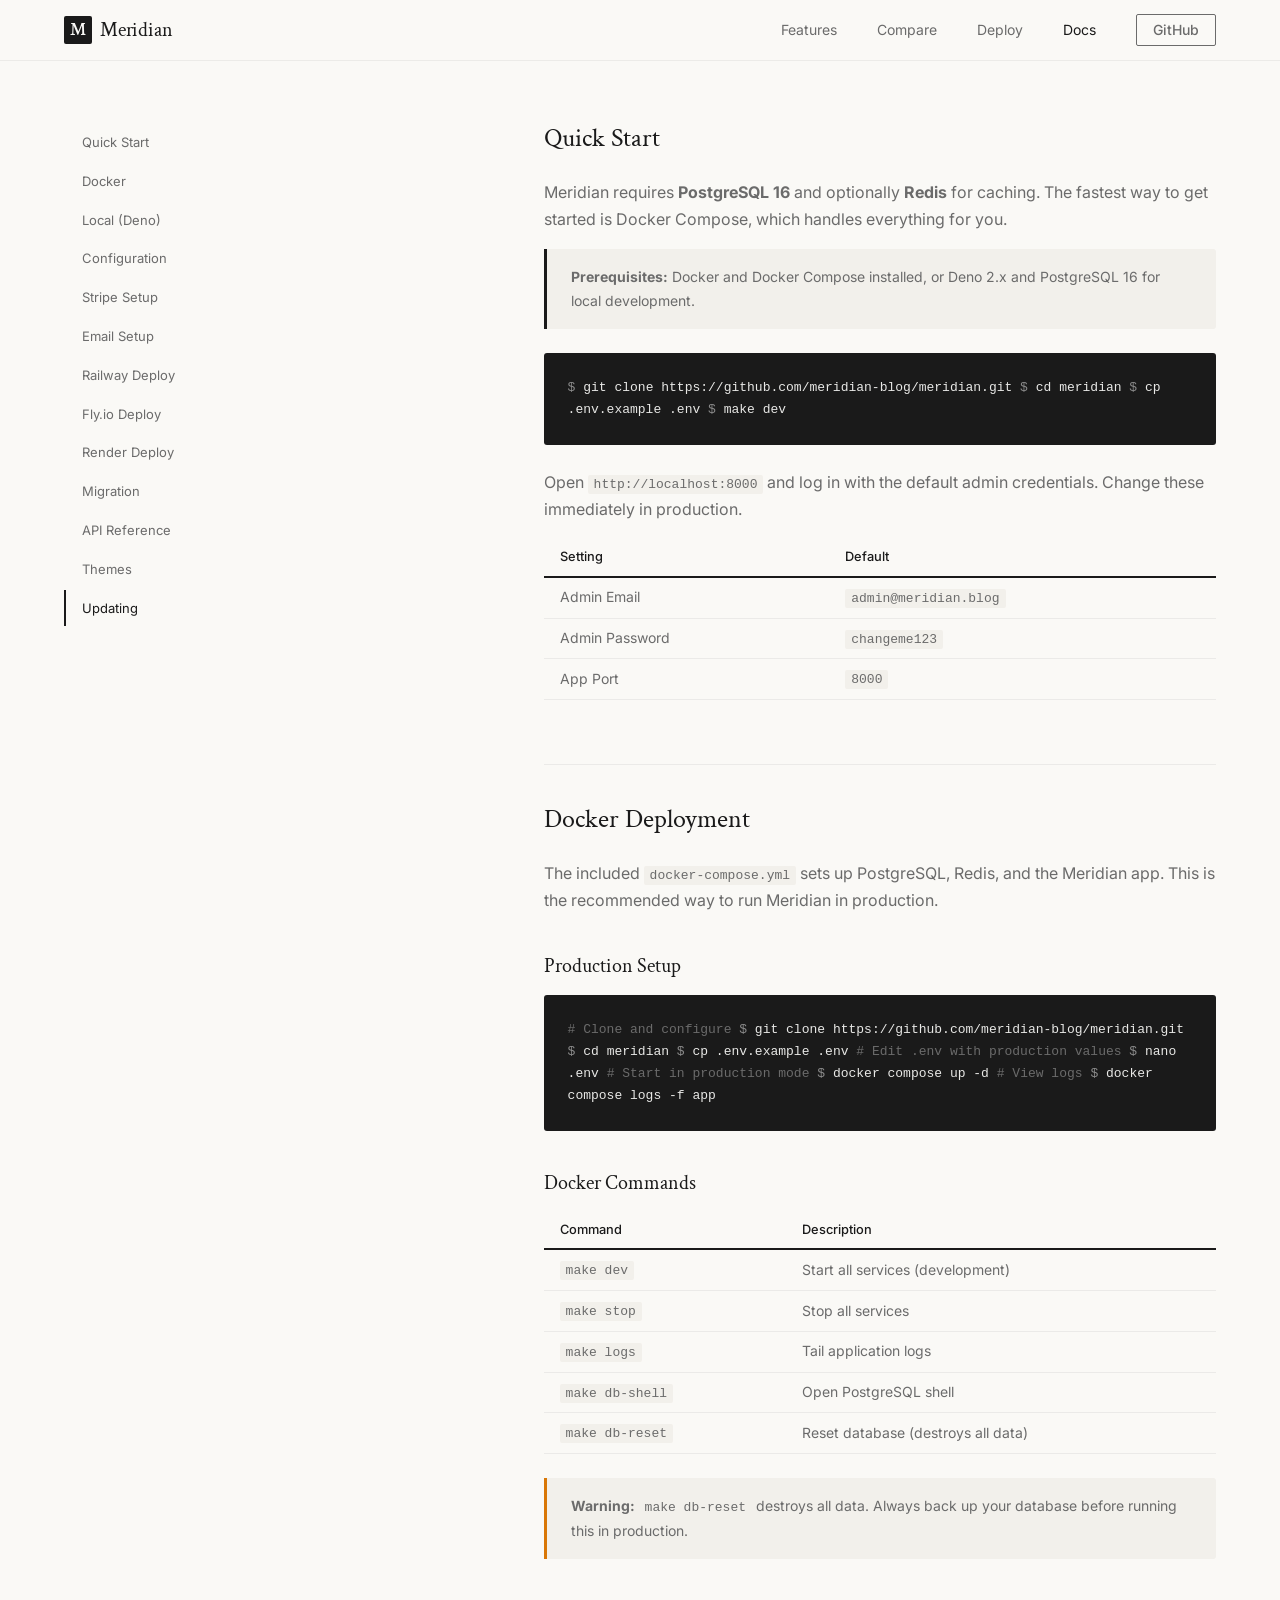
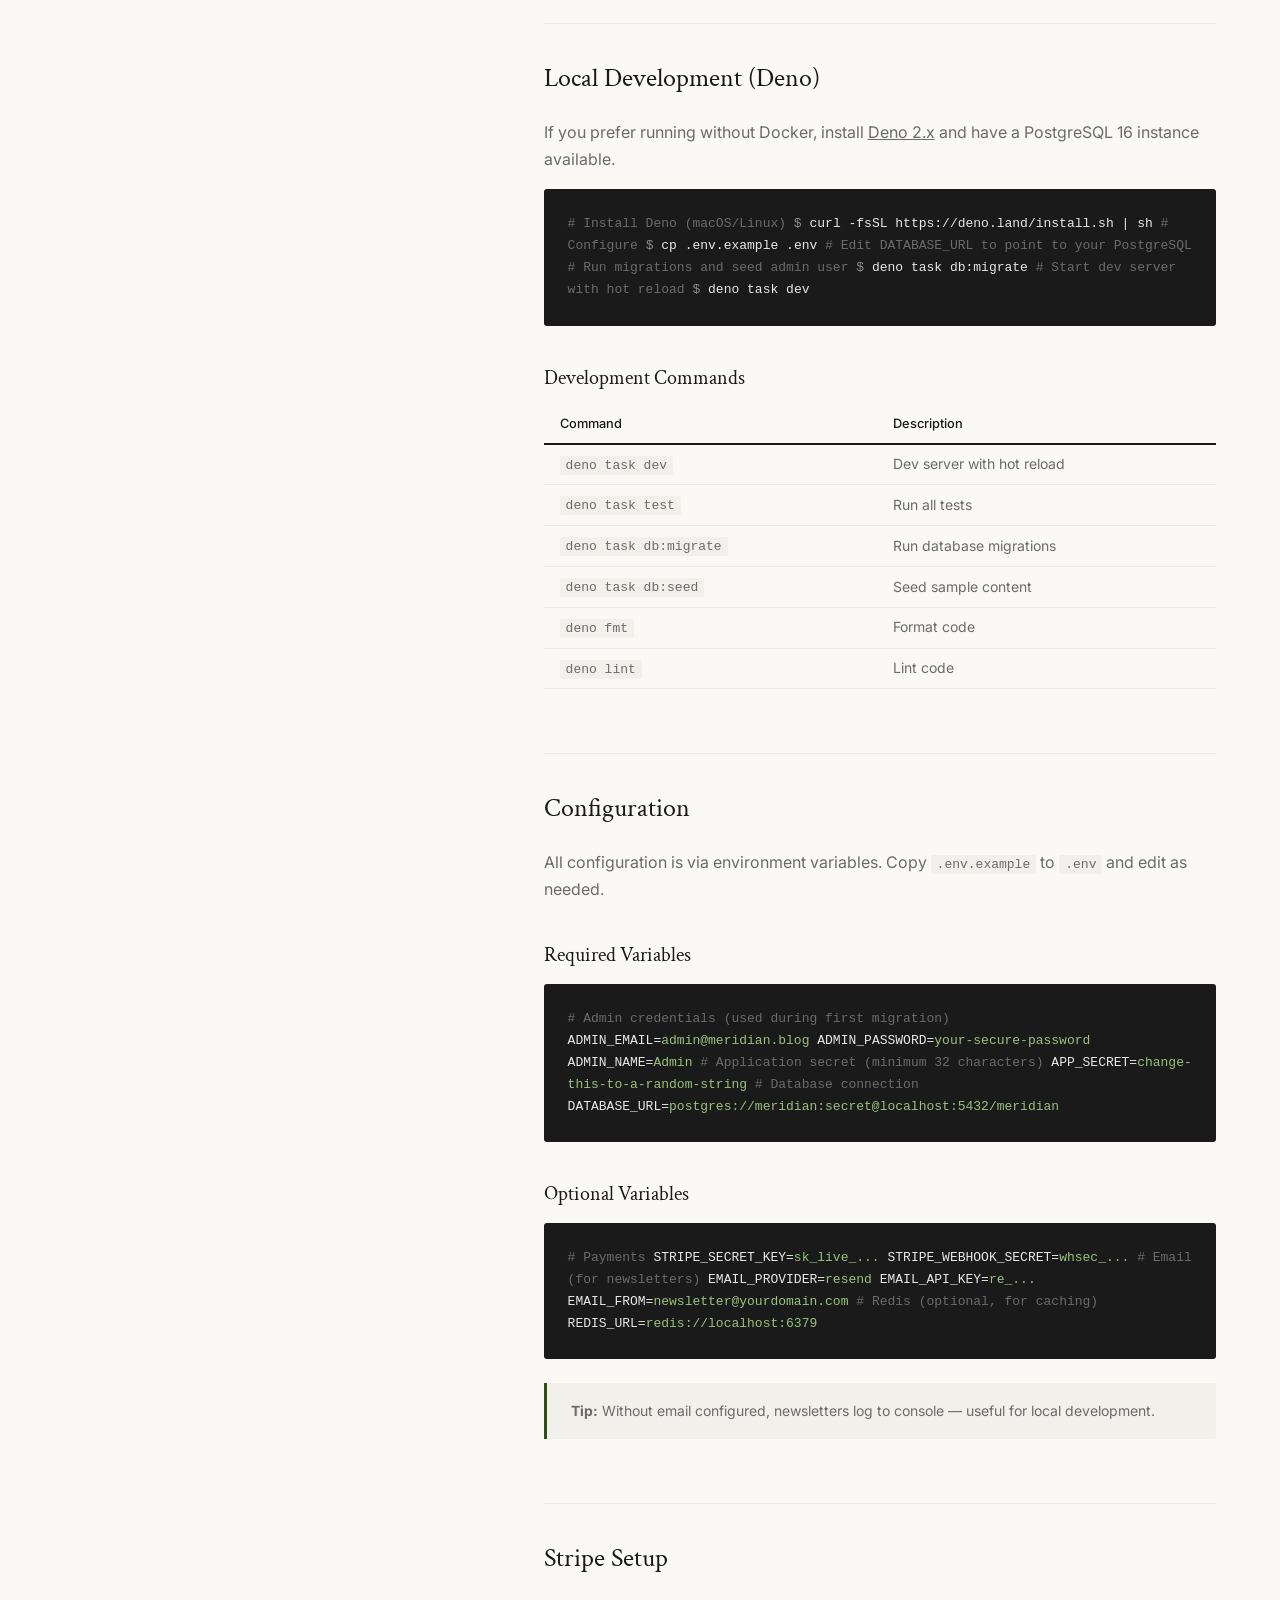
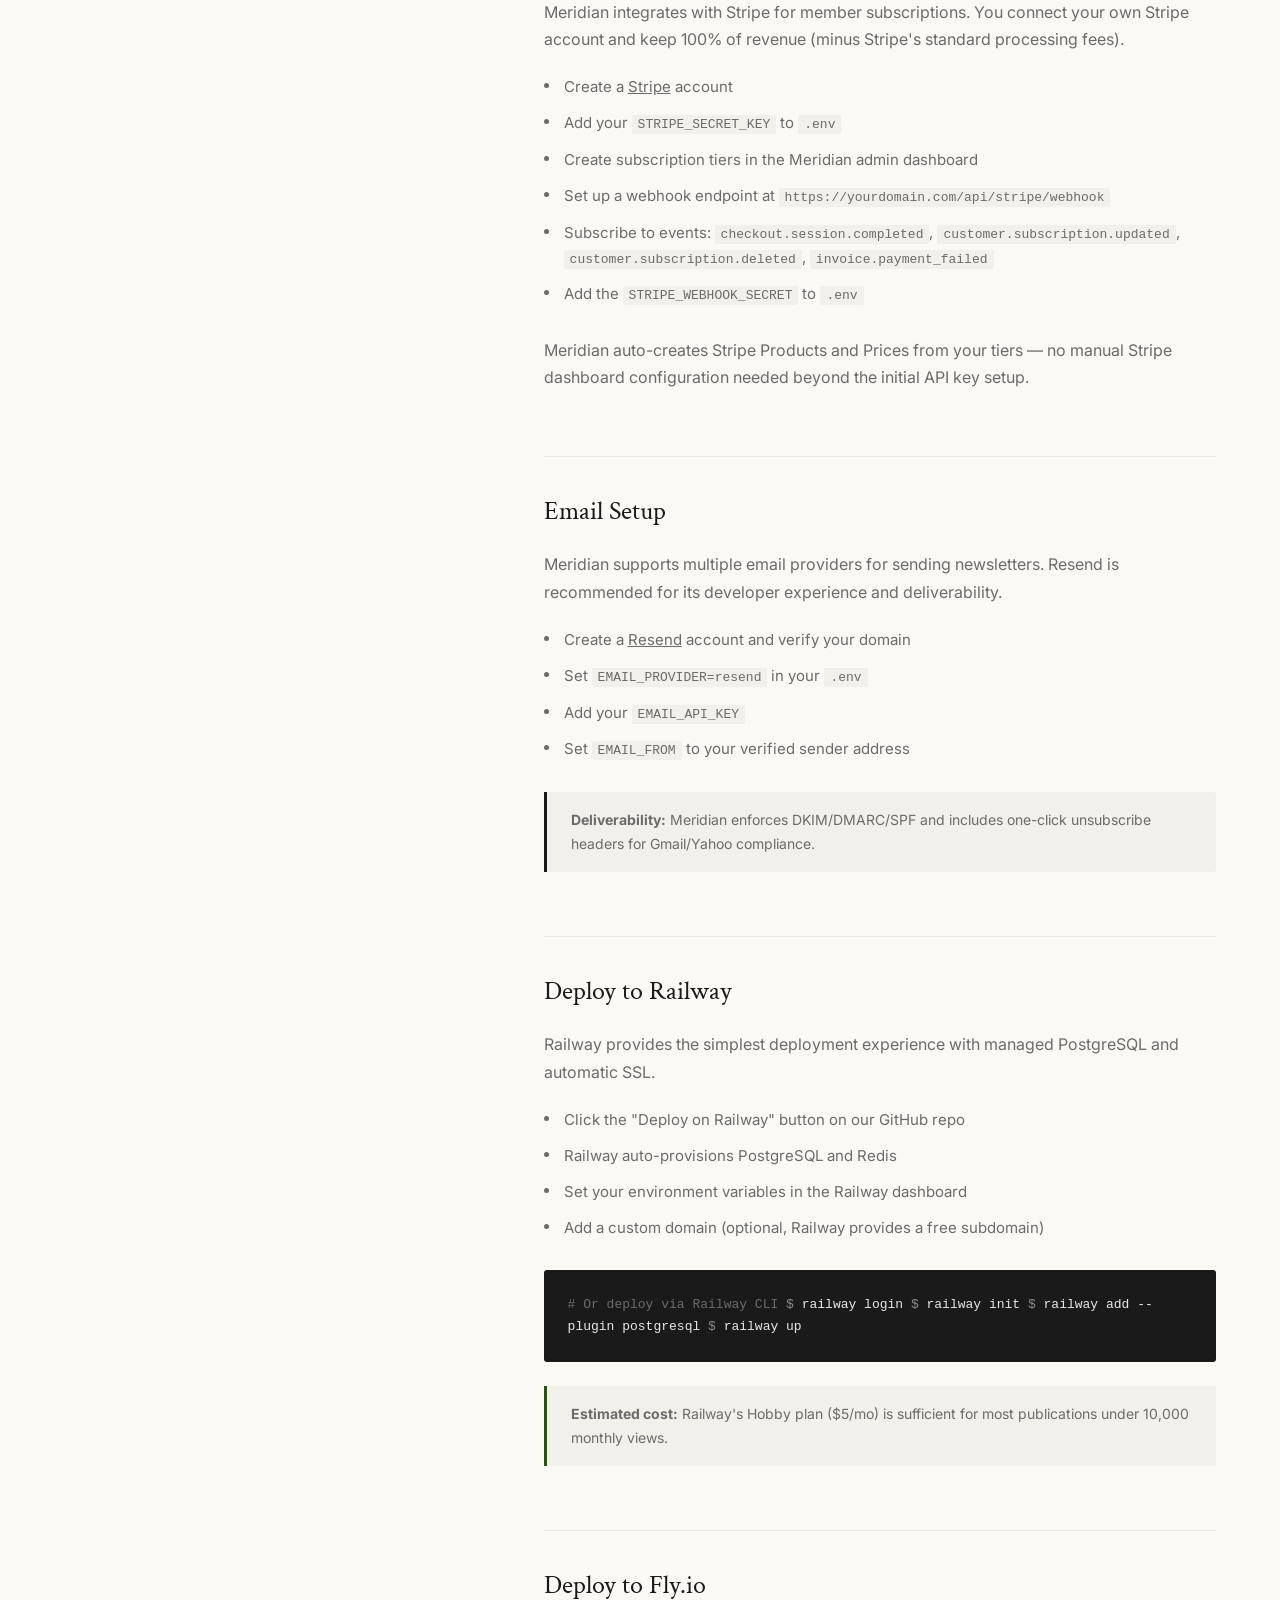
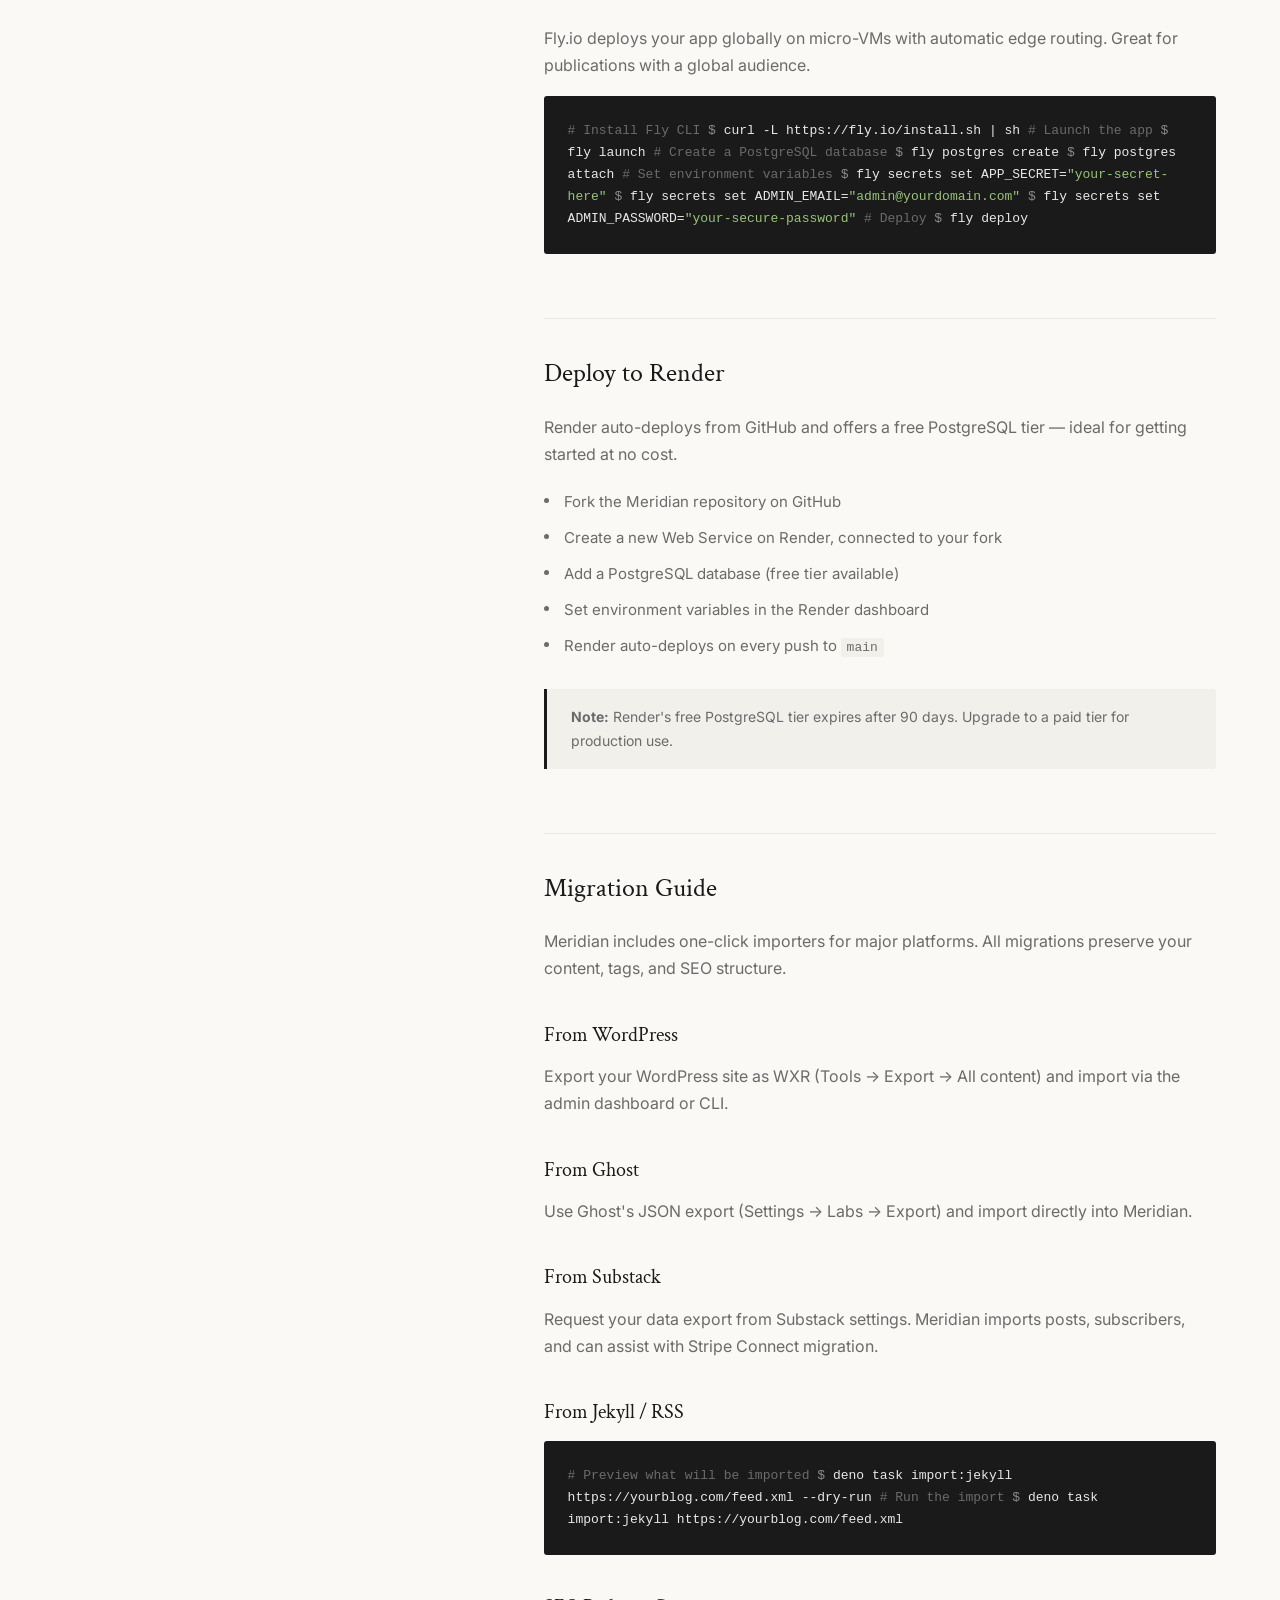
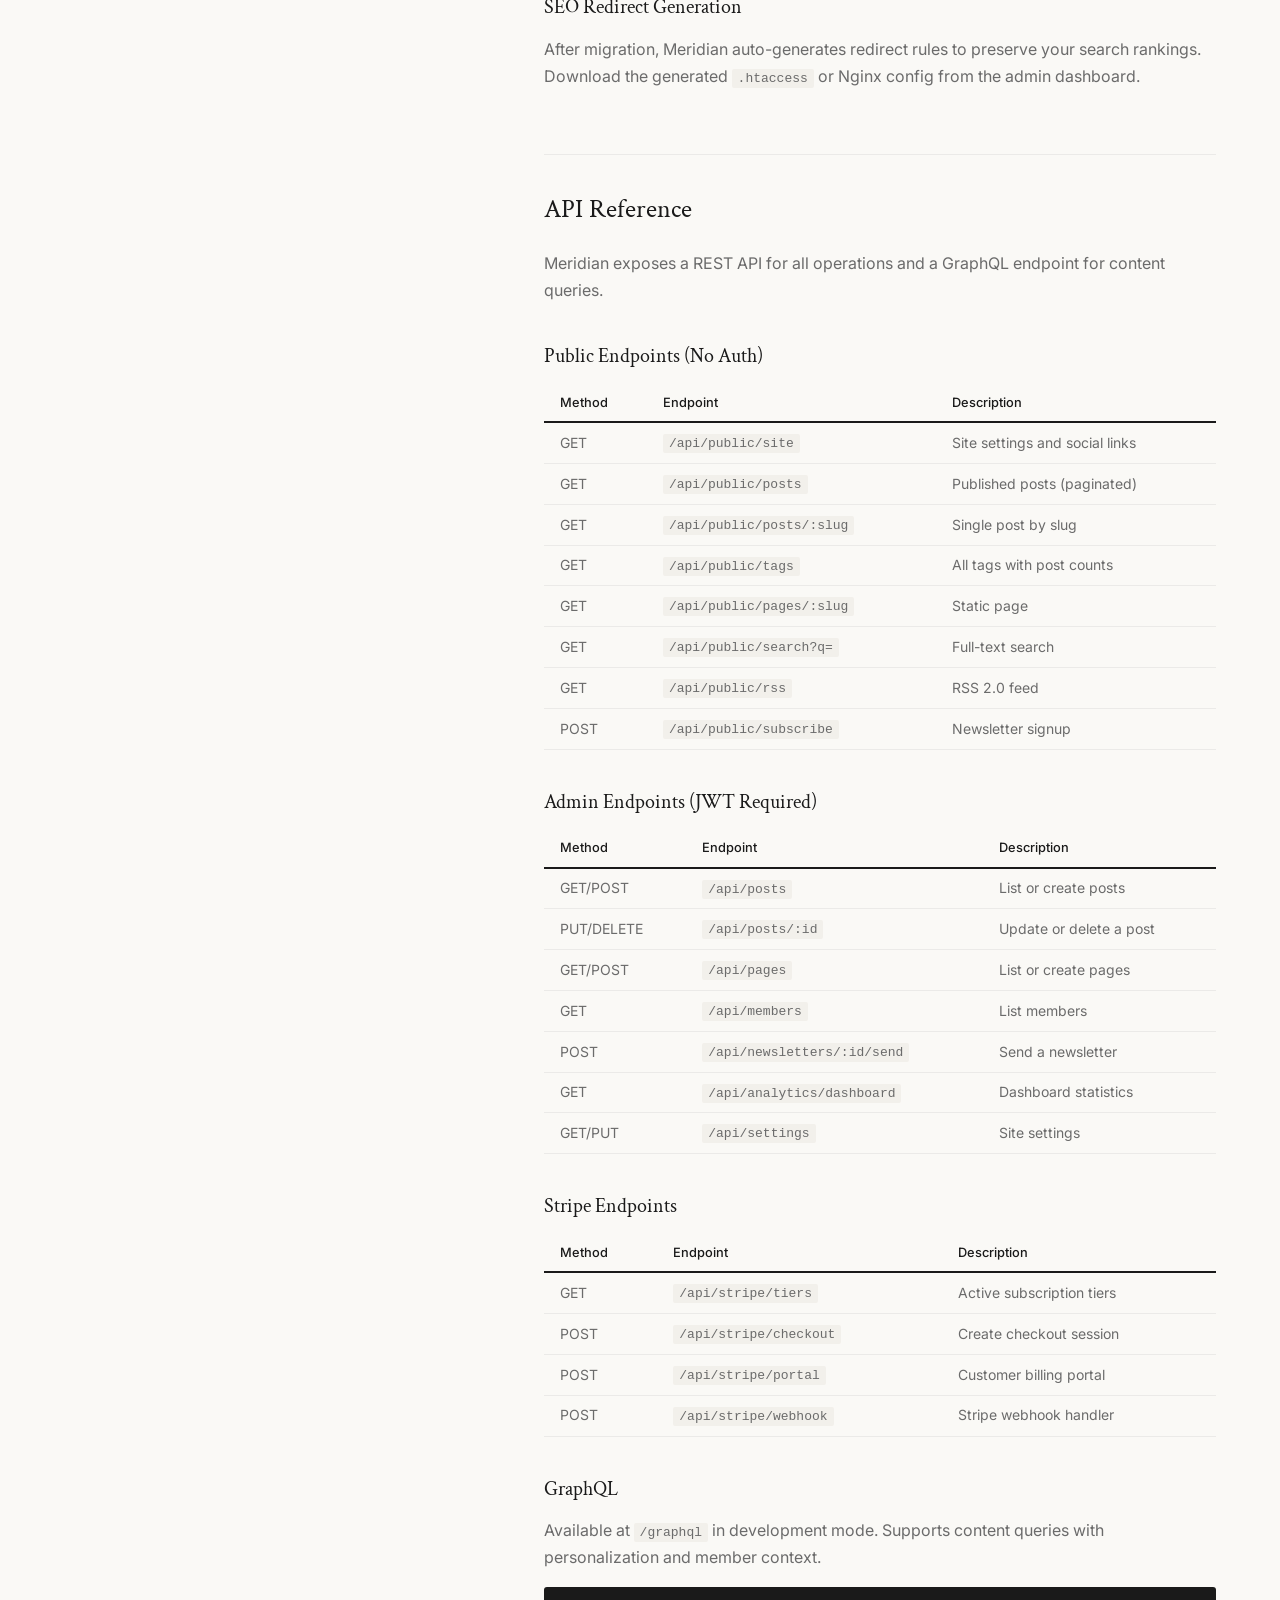
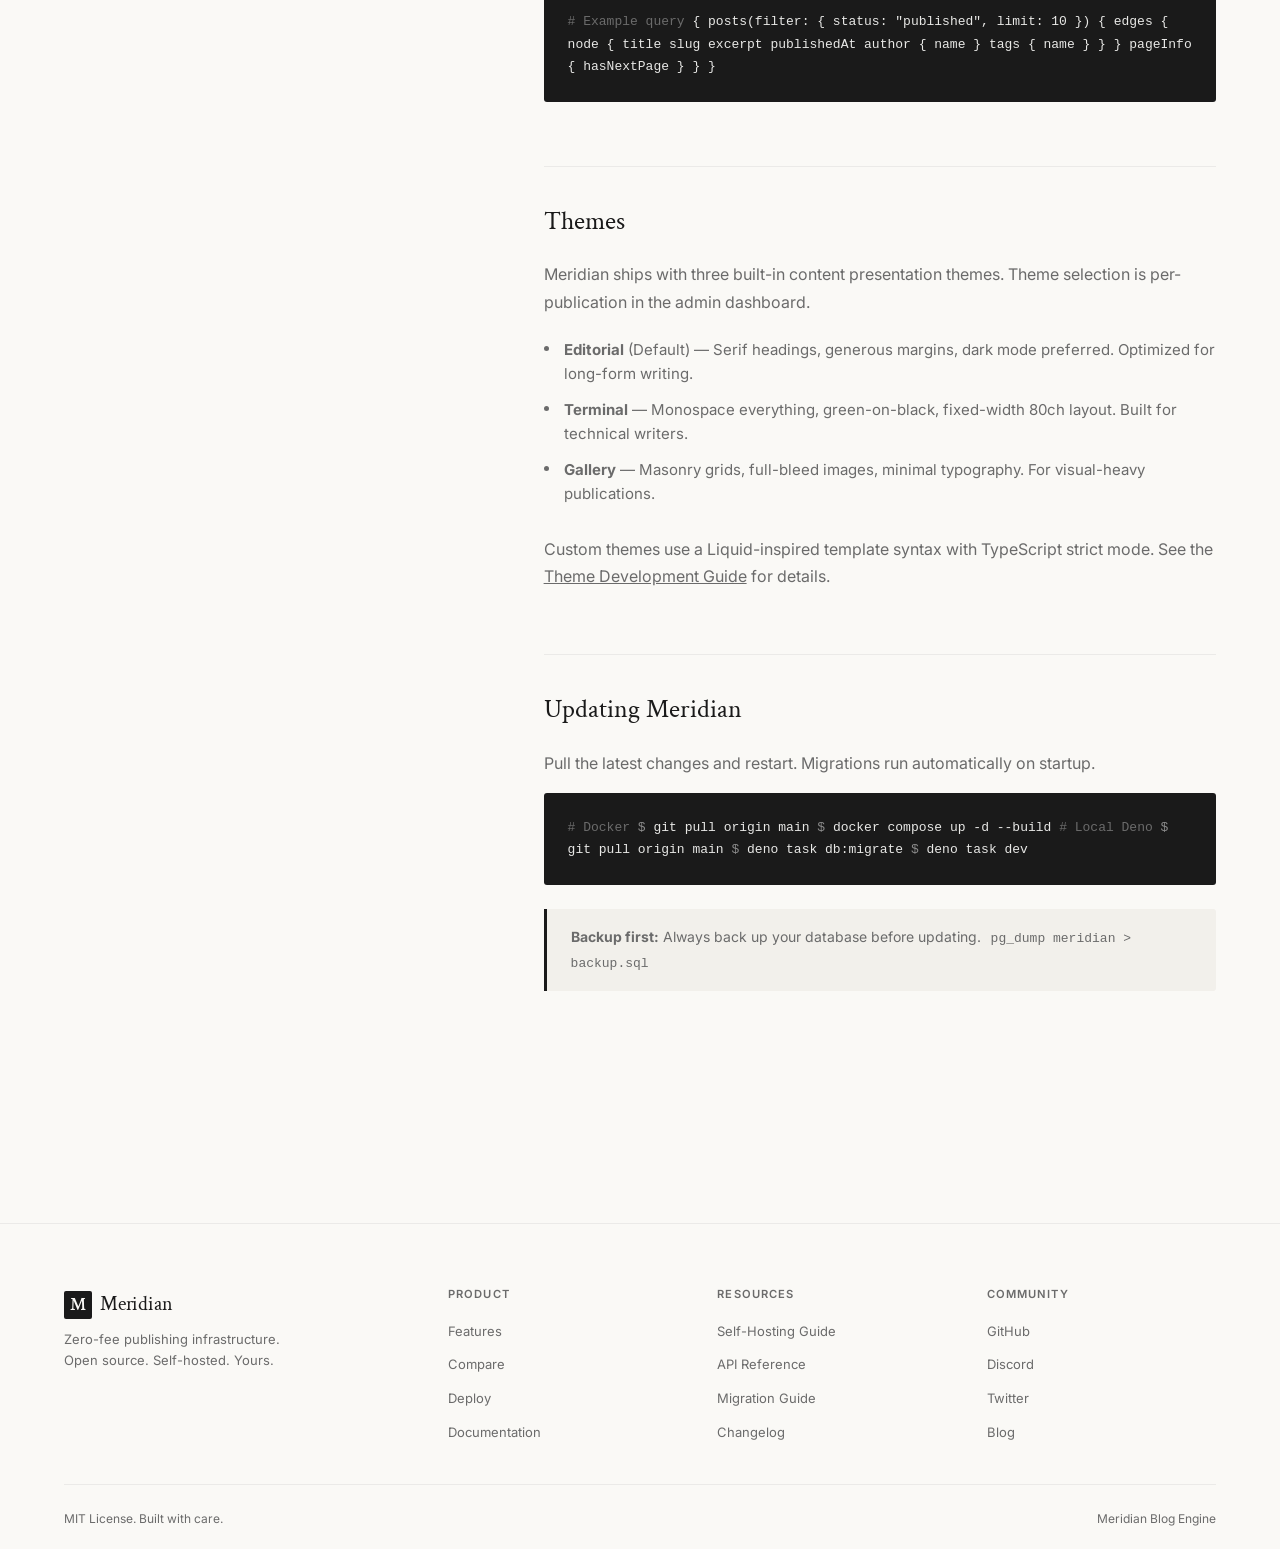
==== docs.html @ 90ebc2e5 "Initial commit — Meridian website Landing page, feature showcase, deploy buttons, comparison table, " ====
<!DOCTYPE html>
<html lang="en">
<head>
  <meta charset="UTF-8">
  <meta name="viewport" content="width=device-width, initial-scale=1.0">
  <title>Documentation — Meridian</title>
  <meta name="description" content="Self-hosting guide, API reference, and migration documentation for Meridian blog engine.">

  <!-- Fonts -->
  <link rel="preconnect" href="https://fonts.googleapis.com">
  <link rel="preconnect" href="https://fonts.gstatic.com" crossorigin>
  <link href="https://fonts.googleapis.com/css2?family=Crimson+Text:ital,wght@0,400;0,600;1,400&family=Inter:wght@400;500;600&display=swap" rel="stylesheet">

  <link rel="stylesheet" href="style.css">
  <link rel="icon" href="favicon.svg" type="image/svg+xml">
</head>
<body>

  <!-- ===== Navigation ===== -->
  <nav class="nav" role="navigation" aria-label="Main navigation">
    <div class="nav-inner">
      <a href="index.html" class="nav-logo"><span class="nav-logo-mark">M</span> Meridian</a>
      <ul class="nav-links" id="navLinks">
        <li><a href="index.html#features">Features</a></li>
        <li><a href="index.html#comparison">Compare</a></li>
        <li><a href="index.html#deploy">Deploy</a></li>
        <li><a href="docs.html" class="active">Docs</a></li>
        <li><a href="https://github.com/meridian-blog/meridian" class="btn btn-secondary" style="padding:8px 16px;">GitHub</a></li>
      </ul>
      <button class="nav-mobile-toggle" id="mobileToggle" aria-label="Toggle menu">
        <span></span>
        <span></span>
        <span></span>
      </button>
    </div>
  </nav>

  <!-- ===== Docs Layout ===== -->
  <div class="container" style="padding-top:calc(60px + var(--space-xl));padding-bottom:var(--space-xxl);">
    <div class="grid-golden-reverse" style="gap:var(--space-xl);">

      <!-- Sidebar Nav -->
      <aside class="docs-nav">
        <ul>
          <li><a href="#quickstart" class="active">Quick Start</a></li>
          <li><a href="#docker">Docker</a></li>
          <li><a href="#local-deno">Local (Deno)</a></li>
          <li><a href="#configuration">Configuration</a></li>
          <li><a href="#stripe-setup">Stripe Setup</a></li>
          <li><a href="#email-setup">Email Setup</a></li>
          <li><a href="#railway">Railway Deploy</a></li>
          <li><a href="#flyio">Fly.io Deploy</a></li>
          <li><a href="#render">Render Deploy</a></li>
          <li><a href="#migration">Migration</a></li>
          <li><a href="#api">API Reference</a></li>
          <li><a href="#themes">Themes</a></li>
          <li><a href="#updating">Updating</a></li>
        </ul>
      </aside>

      <!-- Docs Content -->
      <main class="docs-content">

        <!-- Quick Start -->
        <h2 id="quickstart">Quick Start</h2>
        <p>
          Meridian requires <strong>PostgreSQL 16</strong> and optionally <strong>Redis</strong> for caching. The fastest way to get started is Docker Compose, which handles everything for you.
        </p>

        <div class="callout">
          <p><strong>Prerequisites:</strong> Docker and Docker Compose installed, or Deno 2.x and PostgreSQL 16 for local development.</p>
        </div>

        <div class="code-block">
<span class="prompt">$</span> git clone https://github.com/meridian-blog/meridian.git
<span class="prompt">$</span> cd meridian
<span class="prompt">$</span> cp .env.example .env
<span class="prompt">$</span> make dev
        </div>

        <p>
          Open <code>http://localhost:8000</code> and log in with the default admin credentials. Change these immediately in production.
        </p>

        <table>
          <thead>
            <tr><th>Setting</th><th>Default</th></tr>
          </thead>
          <tbody>
            <tr><td>Admin Email</td><td><code>admin@meridian.blog</code></td></tr>
            <tr><td>Admin Password</td><td><code>changeme123</code></td></tr>
            <tr><td>App Port</td><td><code>8000</code></td></tr>
          </tbody>
        </table>

        <!-- Docker -->
        <h2 id="docker">Docker Deployment</h2>
        <p>
          The included <code>docker-compose.yml</code> sets up PostgreSQL, Redis, and the Meridian app. This is the recommended way to run Meridian in production.
        </p>

        <h3>Production Setup</h3>
        <div class="code-block">
<span class="comment"># Clone and configure</span>
<span class="prompt">$</span> git clone https://github.com/meridian-blog/meridian.git
<span class="prompt">$</span> cd meridian
<span class="prompt">$</span> cp .env.example .env

<span class="comment"># Edit .env with production values</span>
<span class="prompt">$</span> nano .env

<span class="comment"># Start in production mode</span>
<span class="prompt">$</span> docker compose up -d

<span class="comment"># View logs</span>
<span class="prompt">$</span> docker compose logs -f app
        </div>

        <h3>Docker Commands</h3>
        <table>
          <thead>
            <tr><th>Command</th><th>Description</th></tr>
          </thead>
          <tbody>
            <tr><td><code>make dev</code></td><td>Start all services (development)</td></tr>
            <tr><td><code>make stop</code></td><td>Stop all services</td></tr>
            <tr><td><code>make logs</code></td><td>Tail application logs</td></tr>
            <tr><td><code>make db-shell</code></td><td>Open PostgreSQL shell</td></tr>
            <tr><td><code>make db-reset</code></td><td>Reset database (destroys all data)</td></tr>
          </tbody>
        </table>

        <div class="callout callout-warn">
          <p><strong>Warning:</strong> <code>make db-reset</code> destroys all data. Always back up your database before running this in production.</p>
        </div>

        <!-- Local Deno -->
        <h2 id="local-deno">Local Development (Deno)</h2>
        <p>
          If you prefer running without Docker, install <a href="https://deno.land" style="text-decoration:underline;">Deno 2.x</a> and have a PostgreSQL 16 instance available.
        </p>

        <div class="code-block">
<span class="comment"># Install Deno (macOS/Linux)</span>
<span class="prompt">$</span> curl -fsSL https://deno.land/install.sh | sh

<span class="comment"># Configure</span>
<span class="prompt">$</span> cp .env.example .env
<span class="comment"># Edit DATABASE_URL to point to your PostgreSQL</span>

<span class="comment"># Run migrations and seed admin user</span>
<span class="prompt">$</span> deno task db:migrate

<span class="comment"># Start dev server with hot reload</span>
<span class="prompt">$</span> deno task dev
        </div>

        <h3>Development Commands</h3>
        <table>
          <thead>
            <tr><th>Command</th><th>Description</th></tr>
          </thead>
          <tbody>
            <tr><td><code>deno task dev</code></td><td>Dev server with hot reload</td></tr>
            <tr><td><code>deno task test</code></td><td>Run all tests</td></tr>
            <tr><td><code>deno task db:migrate</code></td><td>Run database migrations</td></tr>
            <tr><td><code>deno task db:seed</code></td><td>Seed sample content</td></tr>
            <tr><td><code>deno fmt</code></td><td>Format code</td></tr>
            <tr><td><code>deno lint</code></td><td>Lint code</td></tr>
          </tbody>
        </table>

        <!-- Configuration -->
        <h2 id="configuration">Configuration</h2>
        <p>
          All configuration is via environment variables. Copy <code>.env.example</code> to <code>.env</code> and edit as needed.
        </p>

        <h3>Required Variables</h3>
        <div class="code-block">
<span class="comment"># Admin credentials (used during first migration)</span>
ADMIN_EMAIL=<span class="string">admin@meridian.blog</span>
ADMIN_PASSWORD=<span class="string">your-secure-password</span>
ADMIN_NAME=<span class="string">Admin</span>

<span class="comment"># Application secret (minimum 32 characters)</span>
APP_SECRET=<span class="string">change-this-to-a-random-string</span>

<span class="comment"># Database connection</span>
DATABASE_URL=<span class="string">postgres://meridian:secret@localhost:5432/meridian</span>
        </div>

        <h3>Optional Variables</h3>
        <div class="code-block">
<span class="comment"># Payments</span>
STRIPE_SECRET_KEY=<span class="string">sk_live_...</span>
STRIPE_WEBHOOK_SECRET=<span class="string">whsec_...</span>

<span class="comment"># Email (for newsletters)</span>
EMAIL_PROVIDER=<span class="string">resend</span>
EMAIL_API_KEY=<span class="string">re_...</span>
EMAIL_FROM=<span class="string">newsletter@yourdomain.com</span>

<span class="comment"># Redis (optional, for caching)</span>
REDIS_URL=<span class="string">redis://localhost:6379</span>
        </div>

        <div class="callout callout-success">
          <p><strong>Tip:</strong> Without email configured, newsletters log to console — useful for local development.</p>
        </div>

        <!-- Stripe -->
        <h2 id="stripe-setup">Stripe Setup</h2>
        <p>
          Meridian integrates with Stripe for member subscriptions. You connect your own Stripe account and keep 100% of revenue (minus Stripe's standard processing fees).
        </p>

        <ul>
          <li>Create a <a href="https://stripe.com" style="text-decoration:underline;">Stripe</a> account</li>
          <li>Add your <code>STRIPE_SECRET_KEY</code> to <code>.env</code></li>
          <li>Create subscription tiers in the Meridian admin dashboard</li>
          <li>Set up a webhook endpoint at <code>https://yourdomain.com/api/stripe/webhook</code></li>
          <li>Subscribe to events: <code>checkout.session.completed</code>, <code>customer.subscription.updated</code>, <code>customer.subscription.deleted</code>, <code>invoice.payment_failed</code></li>
          <li>Add the <code>STRIPE_WEBHOOK_SECRET</code> to <code>.env</code></li>
        </ul>

        <p>
          Meridian auto-creates Stripe Products and Prices from your tiers — no manual Stripe dashboard configuration needed beyond the initial API key setup.
        </p>

        <!-- Email -->
        <h2 id="email-setup">Email Setup</h2>
        <p>
          Meridian supports multiple email providers for sending newsletters. Resend is recommended for its developer experience and deliverability.
        </p>

        <ul>
          <li>Create a <a href="https://resend.com" style="text-decoration:underline;">Resend</a> account and verify your domain</li>
          <li>Set <code>EMAIL_PROVIDER=resend</code> in your <code>.env</code></li>
          <li>Add your <code>EMAIL_API_KEY</code></li>
          <li>Set <code>EMAIL_FROM</code> to your verified sender address</li>
        </ul>

        <div class="callout">
          <p><strong>Deliverability:</strong> Meridian enforces DKIM/DMARC/SPF and includes one-click unsubscribe headers for Gmail/Yahoo compliance.</p>
        </div>

        <!-- Railway -->
        <h2 id="railway">Deploy to Railway</h2>
        <p>
          Railway provides the simplest deployment experience with managed PostgreSQL and automatic SSL.
        </p>

        <ul>
          <li>Click the "Deploy on Railway" button on our GitHub repo</li>
          <li>Railway auto-provisions PostgreSQL and Redis</li>
          <li>Set your environment variables in the Railway dashboard</li>
          <li>Add a custom domain (optional, Railway provides a free subdomain)</li>
        </ul>

        <div class="code-block">
<span class="comment"># Or deploy via Railway CLI</span>
<span class="prompt">$</span> railway login
<span class="prompt">$</span> railway init
<span class="prompt">$</span> railway add --plugin postgresql
<span class="prompt">$</span> railway up
        </div>

        <div class="callout callout-success">
          <p><strong>Estimated cost:</strong> Railway's Hobby plan ($5/mo) is sufficient for most publications under 10,000 monthly views.</p>
        </div>

        <!-- Fly.io -->
        <h2 id="flyio">Deploy to Fly.io</h2>
        <p>
          Fly.io deploys your app globally on micro-VMs with automatic edge routing. Great for publications with a global audience.
        </p>

        <div class="code-block">
<span class="comment"># Install Fly CLI</span>
<span class="prompt">$</span> curl -L https://fly.io/install.sh | sh

<span class="comment"># Launch the app</span>
<span class="prompt">$</span> fly launch

<span class="comment"># Create a PostgreSQL database</span>
<span class="prompt">$</span> fly postgres create
<span class="prompt">$</span> fly postgres attach

<span class="comment"># Set environment variables</span>
<span class="prompt">$</span> fly secrets set APP_SECRET=<span class="string">"your-secret-here"</span>
<span class="prompt">$</span> fly secrets set ADMIN_EMAIL=<span class="string">"admin@yourdomain.com"</span>
<span class="prompt">$</span> fly secrets set ADMIN_PASSWORD=<span class="string">"your-secure-password"</span>

<span class="comment"># Deploy</span>
<span class="prompt">$</span> fly deploy
        </div>

        <!-- Render -->
        <h2 id="render">Deploy to Render</h2>
        <p>
          Render auto-deploys from GitHub and offers a free PostgreSQL tier — ideal for getting started at no cost.
        </p>

        <ul>
          <li>Fork the Meridian repository on GitHub</li>
          <li>Create a new Web Service on Render, connected to your fork</li>
          <li>Add a PostgreSQL database (free tier available)</li>
          <li>Set environment variables in the Render dashboard</li>
          <li>Render auto-deploys on every push to <code>main</code></li>
        </ul>

        <div class="callout">
          <p><strong>Note:</strong> Render's free PostgreSQL tier expires after 90 days. Upgrade to a paid tier for production use.</p>
        </div>

        <!-- Migration -->
        <h2 id="migration">Migration Guide</h2>
        <p>
          Meridian includes one-click importers for major platforms. All migrations preserve your content, tags, and SEO structure.
        </p>

        <h3>From WordPress</h3>
        <p>Export your WordPress site as WXR (Tools &rarr; Export &rarr; All content) and import via the admin dashboard or CLI.</p>

        <h3>From Ghost</h3>
        <p>Use Ghost's JSON export (Settings &rarr; Labs &rarr; Export) and import directly into Meridian.</p>

        <h3>From Substack</h3>
        <p>Request your data export from Substack settings. Meridian imports posts, subscribers, and can assist with Stripe Connect migration.</p>

        <h3>From Jekyll / RSS</h3>
        <div class="code-block">
<span class="comment"># Preview what will be imported</span>
<span class="prompt">$</span> deno task import:jekyll https://yourblog.com/feed.xml --dry-run

<span class="comment"># Run the import</span>
<span class="prompt">$</span> deno task import:jekyll https://yourblog.com/feed.xml
        </div>

        <h3>SEO Redirect Generation</h3>
        <p>
          After migration, Meridian auto-generates redirect rules to preserve your search rankings. Download the generated <code>.htaccess</code> or Nginx config from the admin dashboard.
        </p>

        <!-- API -->
        <h2 id="api">API Reference</h2>
        <p>
          Meridian exposes a REST API for all operations and a GraphQL endpoint for content queries.
        </p>

        <h3>Public Endpoints (No Auth)</h3>
        <table>
          <thead>
            <tr><th>Method</th><th>Endpoint</th><th>Description</th></tr>
          </thead>
          <tbody>
            <tr><td>GET</td><td><code>/api/public/site</code></td><td>Site settings and social links</td></tr>
            <tr><td>GET</td><td><code>/api/public/posts</code></td><td>Published posts (paginated)</td></tr>
            <tr><td>GET</td><td><code>/api/public/posts/:slug</code></td><td>Single post by slug</td></tr>
            <tr><td>GET</td><td><code>/api/public/tags</code></td><td>All tags with post counts</td></tr>
            <tr><td>GET</td><td><code>/api/public/pages/:slug</code></td><td>Static page</td></tr>
            <tr><td>GET</td><td><code>/api/public/search?q=</code></td><td>Full-text search</td></tr>
            <tr><td>GET</td><td><code>/api/public/rss</code></td><td>RSS 2.0 feed</td></tr>
            <tr><td>POST</td><td><code>/api/public/subscribe</code></td><td>Newsletter signup</td></tr>
          </tbody>
        </table>

        <h3>Admin Endpoints (JWT Required)</h3>
        <table>
          <thead>
            <tr><th>Method</th><th>Endpoint</th><th>Description</th></tr>
          </thead>
          <tbody>
            <tr><td>GET/POST</td><td><code>/api/posts</code></td><td>List or create posts</td></tr>
            <tr><td>PUT/DELETE</td><td><code>/api/posts/:id</code></td><td>Update or delete a post</td></tr>
            <tr><td>GET/POST</td><td><code>/api/pages</code></td><td>List or create pages</td></tr>
            <tr><td>GET</td><td><code>/api/members</code></td><td>List members</td></tr>
            <tr><td>POST</td><td><code>/api/newsletters/:id/send</code></td><td>Send a newsletter</td></tr>
            <tr><td>GET</td><td><code>/api/analytics/dashboard</code></td><td>Dashboard statistics</td></tr>
            <tr><td>GET/PUT</td><td><code>/api/settings</code></td><td>Site settings</td></tr>
          </tbody>
        </table>

        <h3>Stripe Endpoints</h3>
        <table>
          <thead>
            <tr><th>Method</th><th>Endpoint</th><th>Description</th></tr>
          </thead>
          <tbody>
            <tr><td>GET</td><td><code>/api/stripe/tiers</code></td><td>Active subscription tiers</td></tr>
            <tr><td>POST</td><td><code>/api/stripe/checkout</code></td><td>Create checkout session</td></tr>
            <tr><td>POST</td><td><code>/api/stripe/portal</code></td><td>Customer billing portal</td></tr>
            <tr><td>POST</td><td><code>/api/stripe/webhook</code></td><td>Stripe webhook handler</td></tr>
          </tbody>
        </table>

        <h3>GraphQL</h3>
        <p>
          Available at <code>/graphql</code> in development mode. Supports content queries with personalization and member context.
        </p>
        <div class="code-block">
<span class="comment"># Example query</span>
{
  posts(filter: { status: "published", limit: 10 }) {
    edges {
      node {
        title
        slug
        excerpt
        publishedAt
        author { name }
        tags { name }
      }
    }
    pageInfo { hasNextPage }
  }
}
        </div>

        <!-- Themes -->
        <h2 id="themes">Themes</h2>
        <p>
          Meridian ships with three built-in content presentation themes. Theme selection is per-publication in the admin dashboard.
        </p>

        <ul>
          <li><strong>Editorial</strong> (Default) — Serif headings, generous margins, dark mode preferred. Optimized for long-form writing.</li>
          <li><strong>Terminal</strong> — Monospace everything, green-on-black, fixed-width 80ch layout. Built for technical writers.</li>
          <li><strong>Gallery</strong> — Masonry grids, full-bleed images, minimal typography. For visual-heavy publications.</li>
        </ul>

        <p>
          Custom themes use a Liquid-inspired template syntax with TypeScript strict mode. See the <a href="#" style="text-decoration:underline;">Theme Development Guide</a> for details.
        </p>

        <!-- Updating -->
        <h2 id="updating">Updating Meridian</h2>
        <p>
          Pull the latest changes and restart. Migrations run automatically on startup.
        </p>

        <div class="code-block">
<span class="comment"># Docker</span>
<span class="prompt">$</span> git pull origin main
<span class="prompt">$</span> docker compose up -d --build

<span class="comment"># Local Deno</span>
<span class="prompt">$</span> git pull origin main
<span class="prompt">$</span> deno task db:migrate
<span class="prompt">$</span> deno task dev
        </div>

        <div class="callout">
          <p><strong>Backup first:</strong> Always back up your database before updating. <code>pg_dump meridian > backup.sql</code></p>
        </div>

      </main>
    </div>
  </div>

  <!-- ===== Footer ===== -->
  <footer class="footer">
    <div class="container">
      <div class="footer-inner">
        <div class="footer-brand">
          <a href="index.html" class="nav-logo"><span class="nav-logo-mark">M</span> Meridian</a>
          <p>Zero-fee publishing infrastructure.<br>Open source. Self-hosted. Yours.</p>
        </div>
        <div class="footer-col">
          <h4>Product</h4>
          <ul>
            <li><a href="index.html#features">Features</a></li>
            <li><a href="index.html#comparison">Compare</a></li>
            <li><a href="index.html#deploy">Deploy</a></li>
            <li><a href="docs.html">Documentation</a></li>
          </ul>
        </div>
        <div class="footer-col">
          <h4>Resources</h4>
          <ul>
            <li><a href="#quickstart">Self-Hosting Guide</a></li>
            <li><a href="#api">API Reference</a></li>
            <li><a href="#migration">Migration Guide</a></li>
            <li><a href="#">Changelog</a></li>
          </ul>
        </div>
        <div class="footer-col">
          <h4>Community</h4>
          <ul>
            <li><a href="https://github.com/meridian-blog/meridian">GitHub</a></li>
            <li><a href="#">Discord</a></li>
            <li><a href="#">Twitter</a></li>
            <li><a href="#">Blog</a></li>
          </ul>
        </div>
      </div>
      <div class="footer-bottom">
        <span>MIT License. Built with care.</span>
        <span>Meridian Blog Engine</span>
      </div>
    </div>
  </footer>

  <!-- Scripts -->
  <script>
    // Mobile nav toggle
    document.getElementById('mobileToggle').addEventListener('click', function () {
      document.getElementById('navLinks').classList.toggle('open');
    });

    document.querySelectorAll('.nav-links a').forEach(function (link) {
      link.addEventListener('click', function () {
        document.getElementById('navLinks').classList.remove('open');
      });
    });

    // Active docs nav link on scroll
    var sections = document.querySelectorAll('.docs-content h2[id]');
    var navLinks = document.querySelectorAll('.docs-nav a');

    window.addEventListener('scroll', function () {
      var scrollPos = window.scrollY + 100;
      sections.forEach(function (section) {
        if (section.offsetTop <= scrollPos) {
          navLinks.forEach(function (link) {
            link.classList.remove('active');
            if (link.getAttribute('href') === '#' + section.id) {
              link.classList.add('active');
            }
          });
        }
      });
    });
  </script>

</body>
</html>
---- style.css ----
/* ==========================================================================
   Meridian Website — "Warm Brutalism" Design System
   Colors: Ink & Parchment palette from design spec
   Grid: Offset golden ratio (61.8% / 38.2%)
   Typography: Crimson Text (serif) + Inter (sans)
   ========================================================================== */

/* --- Reset & Base --- */
*,
*::before,
*::after {
  margin: 0;
  padding: 0;
  box-sizing: border-box;
}

:root {
  /* Day Mode — Ink & Parchment */
  --bg-primary: #FAF9F6;
  --bg-secondary: #F2F0EB;
  --surface: #FFFFFF;
  --text-primary: #1A1A1A;
  --text-secondary: #6B6B6B;
  --accent: #C41E3A;
  --success: #2D5016;
  --border-light: rgba(0, 0, 0, 0.06);
  --border-medium: rgba(0, 0, 0, 0.12);

  /* Spacing — 4px baseline */
  --space-micro: 4px;
  --space-sm: 8px;
  --space-base: 16px;
  --space-md: 24px;
  --space-lg: 40px;
  --space-xl: 64px;
  --space-xxl: 104px;

  /* Typography */
  --font-serif: 'Crimson Text', Georgia, serif;
  --font-sans: 'Inter', -apple-system, system-ui, sans-serif;
  --font-mono: 'SF Mono', 'Fira Code', monospace;
}

html {
  font-size: 16px;
  scroll-behavior: smooth;
  -webkit-font-smoothing: antialiased;
  -moz-osx-font-smoothing: grayscale;
}

body {
  font-family: var(--font-sans);
  color: var(--text-primary);
  background: var(--bg-primary);
  line-height: 1.6;
}

a {
  color: inherit;
  text-decoration: none;
}

img {
  max-width: 100%;
  display: block;
}

/* --- Typography --- */
h1, h2, h3, h4 {
  font-family: var(--font-serif);
  font-weight: 400;
  line-height: 1.2;
}

.display {
  font-size: 3rem;
  line-height: 1.1;
  letter-spacing: -0.02em;
}

h1 { font-size: 2rem; }
h2 { font-size: 1.6rem; }
h3 { font-size: 1.28rem; }

.text-secondary { color: var(--text-secondary); }
.text-small { font-size: 0.8rem; line-height: 1.5; }
.text-tiny {
  font-size: 0.64rem;
  line-height: 1.4;
  text-transform: uppercase;
  letter-spacing: 0.1em;
}

/* --- Layout --- */
.container {
  max-width: 1200px;
  margin: 0 auto;
  padding: 0 var(--space-md);
}

.section {
  padding: var(--space-xxl) 0;
}

.section + .section {
  border-top: 1px solid var(--border-light);
}

/* Golden ratio grid */
.grid-golden {
  display: grid;
  grid-template-columns: 61.8fr 38.2fr;
  gap: var(--space-xl);
  align-items: start;
}

.grid-golden-reverse {
  display: grid;
  grid-template-columns: 38.2fr 61.8fr;
  gap: var(--space-xl);
  align-items: start;
}

.grid-3 {
  display: grid;
  grid-template-columns: repeat(3, 1fr);
  gap: var(--space-lg);
}

.grid-2 {
  display: grid;
  grid-template-columns: repeat(2, 1fr);
  gap: var(--space-lg);
}

/* --- Buttons — "The Press" --- */
.btn {
  display: inline-flex;
  align-items: center;
  gap: var(--space-sm);
  padding: 12px 24px;
  font-family: var(--font-sans);
  font-size: 0.875rem;
  font-weight: 500;
  border-radius: 2px;
  border: 1px solid transparent;
  cursor: pointer;
  transition: transform 150ms cubic-bezier(0.4, 0, 0.2, 1),
              box-shadow 150ms cubic-bezier(0.4, 0, 0.2, 1);
  text-decoration: none;
  line-height: 1;
}

.btn:hover {
  transform: translateY(-1px);
}

.btn:active {
  transform: translateY(1px);
  box-shadow: none;
}

.btn-primary {
  background: var(--text-primary);
  color: var(--bg-primary);
  border-color: rgba(0, 0, 0, 0.1);
  box-shadow: 0 1px 0 rgba(0, 0, 0, 0.1);
}

.btn-secondary {
  background: transparent;
  color: var(--text-primary);
  border-color: var(--text-secondary);
}

.btn-secondary:hover {
  border-color: var(--text-primary);
}

.btn-ghost {
  background: transparent;
  color: var(--text-secondary);
  border: none;
  padding: 8px 16px;
}

.btn-ghost:hover {
  color: var(--text-primary);
}

.btn-deploy {
  background: var(--surface);
  color: var(--text-primary);
  border: 1px solid var(--border-medium);
  padding: 14px 20px;
  font-size: 0.875rem;
  font-weight: 500;
  gap: 12px;
  min-width: 180px;
  justify-content: center;
}

.btn-deploy:hover {
  border-color: var(--text-primary);
  box-shadow: 0 2px 8px rgba(0, 0, 0, 0.06);
}

.btn-deploy svg {
  width: 20px;
  height: 20px;
  flex-shrink: 0;
}

/* --- Navigation --- */
.nav {
  position: fixed;
  top: 0;
  left: 0;
  right: 0;
  z-index: 100;
  background: rgba(250, 249, 246, 0.92);
  backdrop-filter: blur(8px);
  -webkit-backdrop-filter: blur(8px);
  border-bottom: 1px solid var(--border-light);
}

.nav-inner {
  display: flex;
  align-items: center;
  justify-content: space-between;
  height: 60px;
  max-width: 1200px;
  margin: 0 auto;
  padding: 0 var(--space-md);
}

.nav-logo {
  font-family: var(--font-serif);
  font-size: 1.28rem;
  font-weight: 400;
  letter-spacing: -0.01em;
  display: flex;
  align-items: center;
  gap: 8px;
}

.nav-logo-mark {
  display: inline-flex;
  align-items: center;
  justify-content: center;
  width: 28px;
  height: 28px;
  background: var(--text-primary);
  color: var(--bg-primary);
  font-family: var(--font-serif);
  font-weight: 600;
  font-size: 1.1rem;
  line-height: 1;
  border-radius: 2px;
}

.nav-links {
  display: flex;
  align-items: center;
  gap: var(--space-lg);
  list-style: none;
}

.nav-links a {
  font-size: 0.875rem;
  color: var(--text-secondary);
  transition: color 150ms ease;
  position: relative;
}

.nav-links a:hover,
.nav-links a.active {
  color: var(--text-primary);
}

.nav-links a::after {
  content: '';
  position: absolute;
  bottom: -2px;
  left: 0;
  width: 0;
  height: 1px;
  background: var(--text-primary);
  transition: width 200ms ease;
}

.nav-links a:hover::after {
  width: 100%;
}

.nav-mobile-toggle {
  display: none;
  background: none;
  border: none;
  cursor: pointer;
  padding: var(--space-sm);
}

.nav-mobile-toggle span {
  display: block;
  width: 20px;
  height: 2px;
  background: var(--text-primary);
  margin: 4px 0;
  transition: transform 200ms ease, opacity 200ms ease;
}

/* --- Hero --- */
.hero {
  padding-top: calc(60px + var(--space-xxl));
  padding-bottom: var(--space-xxl);
  min-height: 90vh;
  display: flex;
  align-items: center;
}

.hero-content {
  max-width: 720px;
}

.hero-label {
  font-size: 0.64rem;
  text-transform: uppercase;
  letter-spacing: 0.15em;
  color: var(--text-secondary);
  margin-bottom: var(--space-md);
}

.hero-title {
  font-family: var(--font-serif);
  font-size: clamp(2.5rem, 5vw, 3.5rem);
  line-height: 1.08;
  letter-spacing: -0.03em;
  margin-bottom: var(--space-md);
}

.hero-subtitle {
  font-size: 1.125rem;
  line-height: 1.6;
  color: var(--text-secondary);
  max-width: 540px;
  margin-bottom: var(--space-lg);
}

.hero-actions {
  display: flex;
  gap: var(--space-base);
  align-items: center;
  flex-wrap: wrap;
}

.hero-meta {
  display: flex;
  gap: var(--space-lg);
  margin-top: var(--space-xl);
  padding-top: var(--space-md);
  border-top: 1px solid var(--border-light);
}

.hero-meta-item {
  display: flex;
  flex-direction: column;
  gap: 2px;
}

.hero-meta-value {
  font-family: var(--font-serif);
  font-size: 1.6rem;
  line-height: 1;
}

.hero-meta-label {
  font-size: 0.7rem;
  color: var(--text-secondary);
  text-transform: uppercase;
  letter-spacing: 0.08em;
}

/* --- Cards --- */
.card {
  background: var(--surface);
  border: 1px solid var(--border-light);
  border-radius: 3px;
  padding: var(--space-lg);
  transition: border-color 150ms ease;
}

.card:hover {
  border-color: var(--border-medium);
}

.card-label {
  font-size: 0.64rem;
  text-transform: uppercase;
  letter-spacing: 0.1em;
  color: var(--text-secondary);
  margin-bottom: var(--space-sm);
}

.card h3 {
  margin-bottom: var(--space-sm);
}

.card p {
  color: var(--text-secondary);
  font-size: 0.9375rem;
  line-height: 1.6;
}

/* --- Feature Section --- */
.feature-block {
  padding: var(--space-xxl) 0;
}

.feature-block + .feature-block {
  border-top: 1px solid var(--border-light);
}

.feature-label {
  font-size: 0.64rem;
  text-transform: uppercase;
  letter-spacing: 0.15em;
  color: var(--accent);
  margin-bottom: var(--space-base);
}

.feature-title {
  font-family: var(--font-serif);
  font-size: clamp(1.6rem, 3vw, 2rem);
  line-height: 1.2;
  margin-bottom: var(--space-base);
  max-width: 540px;
}

.feature-desc {
  color: var(--text-secondary);
  font-size: 1rem;
  line-height: 1.7;
  max-width: 480px;
  margin-bottom: var(--space-md);
}

.feature-list {
  list-style: none;
  display: flex;
  flex-direction: column;
  gap: var(--space-sm);
}

.feature-list li {
  font-size: 0.9375rem;
  color: var(--text-secondary);
  padding-left: 20px;
  position: relative;
}

.feature-list li::before {
  content: '';
  position: absolute;
  left: 0;
  top: 8px;
  width: 6px;
  height: 6px;
  background: var(--text-primary);
  border-radius: 50%;
}

/* Image placeholder */
.image-placeholder {
  background: var(--bg-secondary);
  border: 1px solid var(--border-light);
  border-radius: 3px;
  aspect-ratio: 16 / 9;
  display: flex;
  flex-direction: column;
  align-items: center;
  justify-content: center;
  gap: var(--space-sm);
  color: var(--text-secondary);
  font-size: 0.8rem;
  overflow: hidden;
  position: relative;
}

.image-placeholder::before {
  content: '';
  width: 40px;
  height: 40px;
  border: 1.5px solid var(--text-secondary);
  border-radius: 3px;
  opacity: 0.4;
}

.image-placeholder::after {
  content: attr(data-label);
  opacity: 0.6;
  font-size: 0.7rem;
  text-transform: uppercase;
  letter-spacing: 0.1em;
}

.image-placeholder-4-3 {
  aspect-ratio: 4 / 3;
}

/* --- Deploy Section --- */
.deploy-grid {
  display: flex;
  flex-wrap: wrap;
  gap: var(--space-base);
  margin-top: var(--space-lg);
}

.deploy-card {
  flex: 1;
  min-width: 200px;
  background: var(--surface);
  border: 1px solid var(--border-light);
  border-radius: 3px;
  padding: var(--space-md) var(--space-md);
  display: flex;
  flex-direction: column;
  gap: var(--space-base);
  transition: border-color 150ms ease, box-shadow 150ms ease;
}

.deploy-card:hover {
  border-color: var(--border-medium);
  box-shadow: 0 2px 12px rgba(0, 0, 0, 0.04);
}

.deploy-card-header {
  display: flex;
  align-items: center;
  gap: var(--space-sm);
}

.deploy-card-header svg {
  width: 24px;
  height: 24px;
  flex-shrink: 0;
}

.deploy-card-header span {
  font-weight: 500;
  font-size: 0.9375rem;
}

.deploy-card p {
  color: var(--text-secondary);
  font-size: 0.8125rem;
  line-height: 1.5;
  flex: 1;
}

.deploy-card .btn {
  align-self: flex-start;
}

/* --- Comparison Table --- */
.comparison-table {
  width: 100%;
  border-collapse: collapse;
  font-size: 0.875rem;
}

.comparison-table th {
  text-align: left;
  font-weight: 500;
  padding: var(--space-base) var(--space-base);
  border-bottom: 2px solid var(--text-primary);
  font-family: var(--font-sans);
  font-size: 0.8rem;
}

.comparison-table td {
  padding: var(--space-base) var(--space-base);
  border-bottom: 1px solid var(--border-light);
  vertical-align: top;
}

.comparison-table tr:last-child td {
  border-bottom: none;
}

.comparison-table .highlight {
  font-weight: 600;
}

.check {
  color: var(--success);
  font-weight: 600;
}

.cross {
  color: var(--text-secondary);
  opacity: 0.5;
}

/* --- Code Block --- */
.code-block {
  background: var(--text-primary);
  color: #E8E8E6;
  padding: var(--space-md);
  border-radius: 3px;
  font-family: var(--font-mono);
  font-size: 0.8125rem;
  line-height: 1.7;
  overflow-x: auto;
  position: relative;
}

.code-block .comment {
  color: #6B6B6B;
}

.code-block .string {
  color: #98C379;
}

.code-block .prompt {
  color: #8B8B8B;
  user-select: none;
}

/* --- Docs Section --- */
.docs-nav {
  position: sticky;
  top: 80px;
  align-self: start;
}

.docs-nav ul {
  list-style: none;
  display: flex;
  flex-direction: column;
  gap: 2px;
}

.docs-nav a {
  display: block;
  padding: 8px 16px;
  font-size: 0.8125rem;
  color: var(--text-secondary);
  border-left: 2px solid transparent;
  transition: color 150ms ease, border-color 150ms ease;
}

.docs-nav a:hover,
.docs-nav a.active {
  color: var(--text-primary);
  border-left-color: var(--text-primary);
}

.docs-content {
  max-width: 720px;
}

.docs-content h2 {
  margin-top: var(--space-xl);
  margin-bottom: var(--space-md);
  padding-top: var(--space-lg);
  border-top: 1px solid var(--border-light);
}

.docs-content h2:first-child {
  margin-top: 0;
  padding-top: 0;
  border-top: none;
}

.docs-content h3 {
  margin-top: var(--space-lg);
  margin-bottom: var(--space-base);
}

.docs-content p {
  color: var(--text-secondary);
  line-height: 1.7;
  margin-bottom: var(--space-base);
}

.docs-content .code-block {
  margin-bottom: var(--space-md);
}

.docs-content ul {
  list-style: none;
  margin-bottom: var(--space-md);
}

.docs-content ul li {
  padding: 6px 0 6px 20px;
  position: relative;
  color: var(--text-secondary);
  font-size: 0.9375rem;
}

.docs-content ul li::before {
  content: '';
  position: absolute;
  left: 0;
  top: 14px;
  width: 5px;
  height: 5px;
  background: var(--text-secondary);
  border-radius: 50%;
}

.docs-content table {
  width: 100%;
  border-collapse: collapse;
  margin-bottom: var(--space-md);
  font-size: 0.875rem;
}

.docs-content th {
  text-align: left;
  font-weight: 500;
  padding: var(--space-sm) var(--space-base);
  border-bottom: 2px solid var(--text-primary);
  font-size: 0.8rem;
}

.docs-content td {
  padding: var(--space-sm) var(--space-base);
  border-bottom: 1px solid var(--border-light);
  color: var(--text-secondary);
}

.docs-content code {
  font-family: var(--font-mono);
  font-size: 0.8125rem;
  background: var(--bg-secondary);
  padding: 2px 6px;
  border-radius: 2px;
}

.callout {
  background: var(--bg-secondary);
  border-left: 3px solid var(--text-primary);
  padding: var(--space-base) var(--space-md);
  margin-bottom: var(--space-md);
  border-radius: 0 3px 3px 0;
}

.callout p {
  margin-bottom: 0;
  font-size: 0.875rem;
}

.callout-warn {
  border-left-color: #D97706;
}

.callout-success {
  border-left-color: var(--success);
}

/* --- Footer --- */
.footer {
  border-top: 1px solid var(--border-light);
  padding: var(--space-xl) 0;
  margin-top: var(--space-xxl);
}

.footer-inner {
  display: grid;
  grid-template-columns: 1.5fr 1fr 1fr 1fr;
  gap: var(--space-lg);
}

.footer-brand p {
  color: var(--text-secondary);
  font-size: 0.8125rem;
  line-height: 1.6;
  margin-top: var(--space-sm);
  max-width: 280px;
}

.footer-col h4 {
  font-family: var(--font-sans);
  font-size: 0.7rem;
  font-weight: 600;
  text-transform: uppercase;
  letter-spacing: 0.1em;
  color: var(--text-secondary);
  margin-bottom: var(--space-base);
}

.footer-col ul {
  list-style: none;
  display: flex;
  flex-direction: column;
  gap: var(--space-sm);
}

.footer-col a {
  font-size: 0.8125rem;
  color: var(--text-secondary);
  transition: color 150ms ease;
}

.footer-col a:hover {
  color: var(--text-primary);
}

.footer-bottom {
  margin-top: var(--space-lg);
  padding-top: var(--space-md);
  border-top: 1px solid var(--border-light);
  display: flex;
  justify-content: space-between;
  align-items: center;
  font-size: 0.75rem;
  color: var(--text-secondary);
}

/* --- Testimonial --- */
.testimonial {
  background: var(--bg-secondary);
  padding: var(--space-xxl) 0;
}

.testimonial-grid {
  display: grid;
  grid-template-columns: repeat(3, 1fr);
  gap: var(--space-lg);
}

.testimonial-card {
  padding: var(--space-lg);
}

.testimonial-card blockquote {
  font-family: var(--font-serif);
  font-size: 1.125rem;
  line-height: 1.6;
  margin-bottom: var(--space-md);
  font-style: italic;
}

.testimonial-card cite {
  font-style: normal;
  font-size: 0.8125rem;
  color: var(--text-secondary);
  display: flex;
  align-items: center;
  gap: var(--space-sm);
}

.cite-avatar {
  width: 28px;
  height: 28px;
  border-radius: 50%;
  background: var(--border-medium);
}

/* --- Stats Bar --- */
.stats-bar {
  background: var(--text-primary);
  color: var(--bg-primary);
  padding: var(--space-lg) 0;
}

.stats-grid {
  display: flex;
  justify-content: space-around;
  text-align: center;
}

.stat-item {
  display: flex;
  flex-direction: column;
  gap: 4px;
}

.stat-value {
  font-family: var(--font-serif);
  font-size: 2rem;
  line-height: 1;
}

.stat-label {
  font-size: 0.7rem;
  text-transform: uppercase;
  letter-spacing: 0.1em;
  opacity: 0.6;
}

/* --- CTA Section --- */
.cta-section {
  text-align: center;
  padding: var(--space-xxl) 0;
}

.cta-section h2 {
  font-size: clamp(1.6rem, 3vw, 2.5rem);
  margin-bottom: var(--space-base);
}

.cta-section p {
  color: var(--text-secondary);
  max-width: 480px;
  margin: 0 auto var(--space-lg);
  font-size: 1rem;
}

/* --- Pricing --- */
.pricing-grid {
  display: grid;
  grid-template-columns: repeat(2, 1fr);
  gap: var(--space-lg);
  max-width: 720px;
  margin: var(--space-lg) auto 0;
}

.pricing-card {
  background: var(--surface);
  border: 1px solid var(--border-light);
  border-radius: 3px;
  padding: var(--space-lg);
}

.pricing-card.featured {
  border-color: var(--text-primary);
  position: relative;
}

.pricing-card.featured::before {
  content: 'Recommended';
  position: absolute;
  top: -10px;
  left: var(--space-lg);
  background: var(--text-primary);
  color: var(--bg-primary);
  font-size: 0.6rem;
  text-transform: uppercase;
  letter-spacing: 0.1em;
  padding: 3px 10px;
  border-radius: 2px;
}

.pricing-price {
  font-family: var(--font-serif);
  font-size: 2.5rem;
  line-height: 1;
  margin: var(--space-md) 0 var(--space-sm);
}

.pricing-price span {
  font-size: 1rem;
  color: var(--text-secondary);
  font-family: var(--font-sans);
}

.pricing-card h3 {
  font-family: var(--font-sans);
  font-weight: 600;
  font-size: 0.875rem;
}

.pricing-desc {
  color: var(--text-secondary);
  font-size: 0.8125rem;
  margin-bottom: var(--space-md);
}

.pricing-features {
  list-style: none;
  margin-bottom: var(--space-lg);
}

.pricing-features li {
  padding: 6px 0;
  font-size: 0.8125rem;
  color: var(--text-secondary);
  border-bottom: 1px solid var(--border-light);
}

.pricing-features li:last-child {
  border-bottom: none;
}

/* --- Mobile Responsive --- */

/* Tablet */
@media (max-width: 1023px) {
  .grid-golden,
  .grid-golden-reverse {
    grid-template-columns: 1fr;
    gap: var(--space-lg);
  }

  .grid-3 {
    grid-template-columns: repeat(2, 1fr);
  }

  .testimonial-grid {
    grid-template-columns: repeat(2, 1fr);
  }

  .testimonial-card:last-child {
    display: none;
  }

  .footer-inner {
    grid-template-columns: 1fr 1fr;
    gap: var(--space-lg);
  }

  .docs-nav {
    display: none;
  }

  .hero {
    min-height: auto;
    padding-top: calc(60px + var(--space-xl));
    padding-bottom: var(--space-xl);
  }
}

/* Mobile */
@media (max-width: 767px) {
  :root {
    --space-xxl: 64px;
    --space-xl: 48px;
  }

  .display {
    font-size: 2.25rem;
  }

  .nav-links {
    display: none;
    position: fixed;
    top: 60px;
    left: 0;
    right: 0;
    background: var(--bg-primary);
    flex-direction: column;
    padding: var(--space-md);
    gap: 0;
    border-bottom: 1px solid var(--border-light);
    box-shadow: 0 8px 24px rgba(0, 0, 0, 0.06);
  }

  .nav-links.open {
    display: flex;
  }

  .nav-links li {
    width: 100%;
  }

  .nav-links a {
    display: block;
    padding: var(--space-base) 0;
    border-bottom: 1px solid var(--border-light);
    font-size: 1rem;
  }

  .nav-links a::after {
    display: none;
  }

  .nav-mobile-toggle {
    display: block;
  }

  .grid-3,
  .grid-2 {
    grid-template-columns: 1fr;
  }

  .testimonial-grid {
    grid-template-columns: 1fr;
  }

  .testimonial-card:last-child {
    display: block;
  }

  .hero-actions {
    flex-direction: column;
    align-items: flex-start;
  }

  .hero-meta {
    flex-wrap: wrap;
    gap: var(--space-md);
  }

  .stats-grid {
    flex-wrap: wrap;
    gap: var(--space-lg);
  }

  .stat-item {
    flex: 0 0 40%;
  }

  .footer-inner {
    grid-template-columns: 1fr;
    gap: var(--space-lg);
  }

  .footer-bottom {
    flex-direction: column;
    gap: var(--space-sm);
    text-align: center;
  }

  .pricing-grid {
    grid-template-columns: 1fr;
  }

  .deploy-grid {
    flex-direction: column;
  }

  .deploy-card {
    min-width: auto;
  }

  .comparison-table {
    font-size: 0.75rem;
  }

  .comparison-table th,
  .comparison-table td {
    padding: var(--space-sm);
  }

  .section {
    padding: var(--space-xl) 0;
  }

  .code-block {
    font-size: 0.75rem;
  }
}

/* Reduced motion */
@media (prefers-reduced-motion: reduce) {
  *,
  *::before,
  *::after {
    transition: none !important;
    animation: none !important;
  }

  html {
    scroll-behavior: auto;
  }
}

/* Print */
@media print {
  .nav,
  .footer,
  .btn {
    display: none;
  }

  body {
    color: #000;
    background: #fff;
  }
}
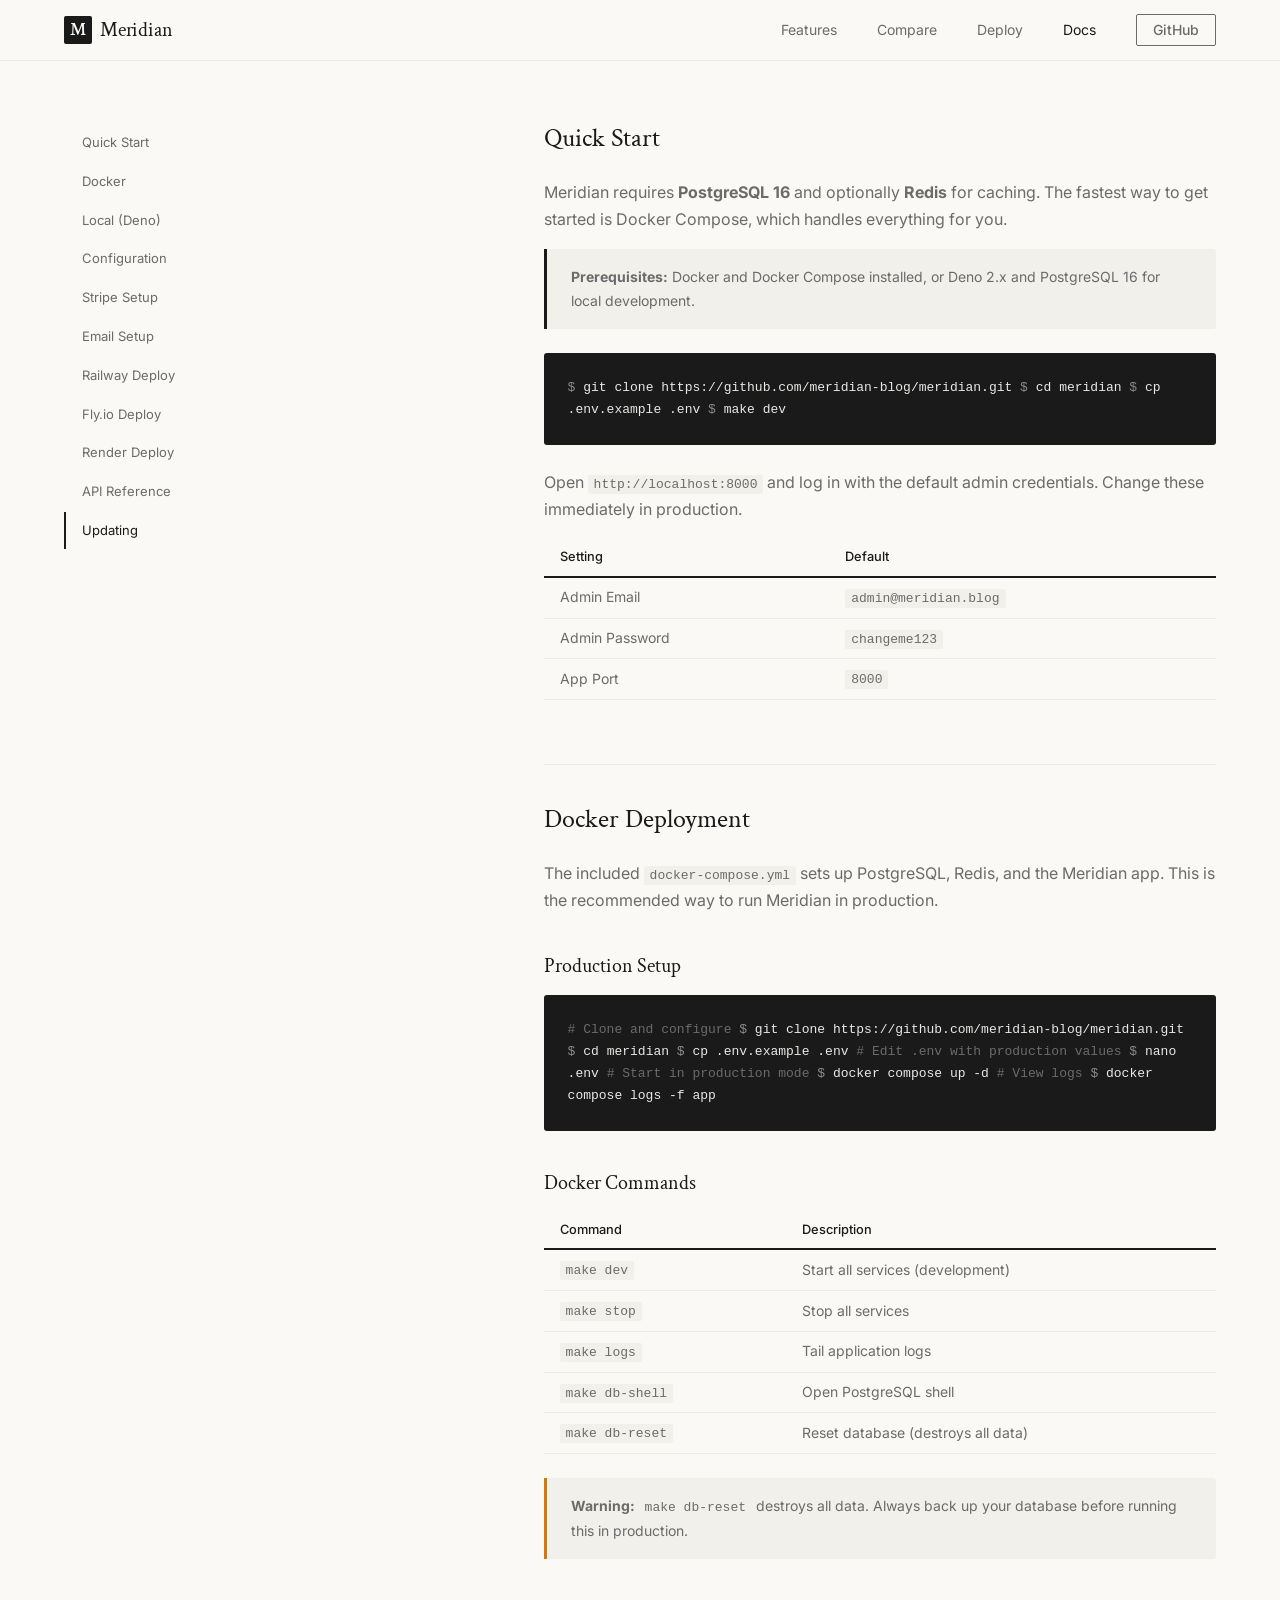
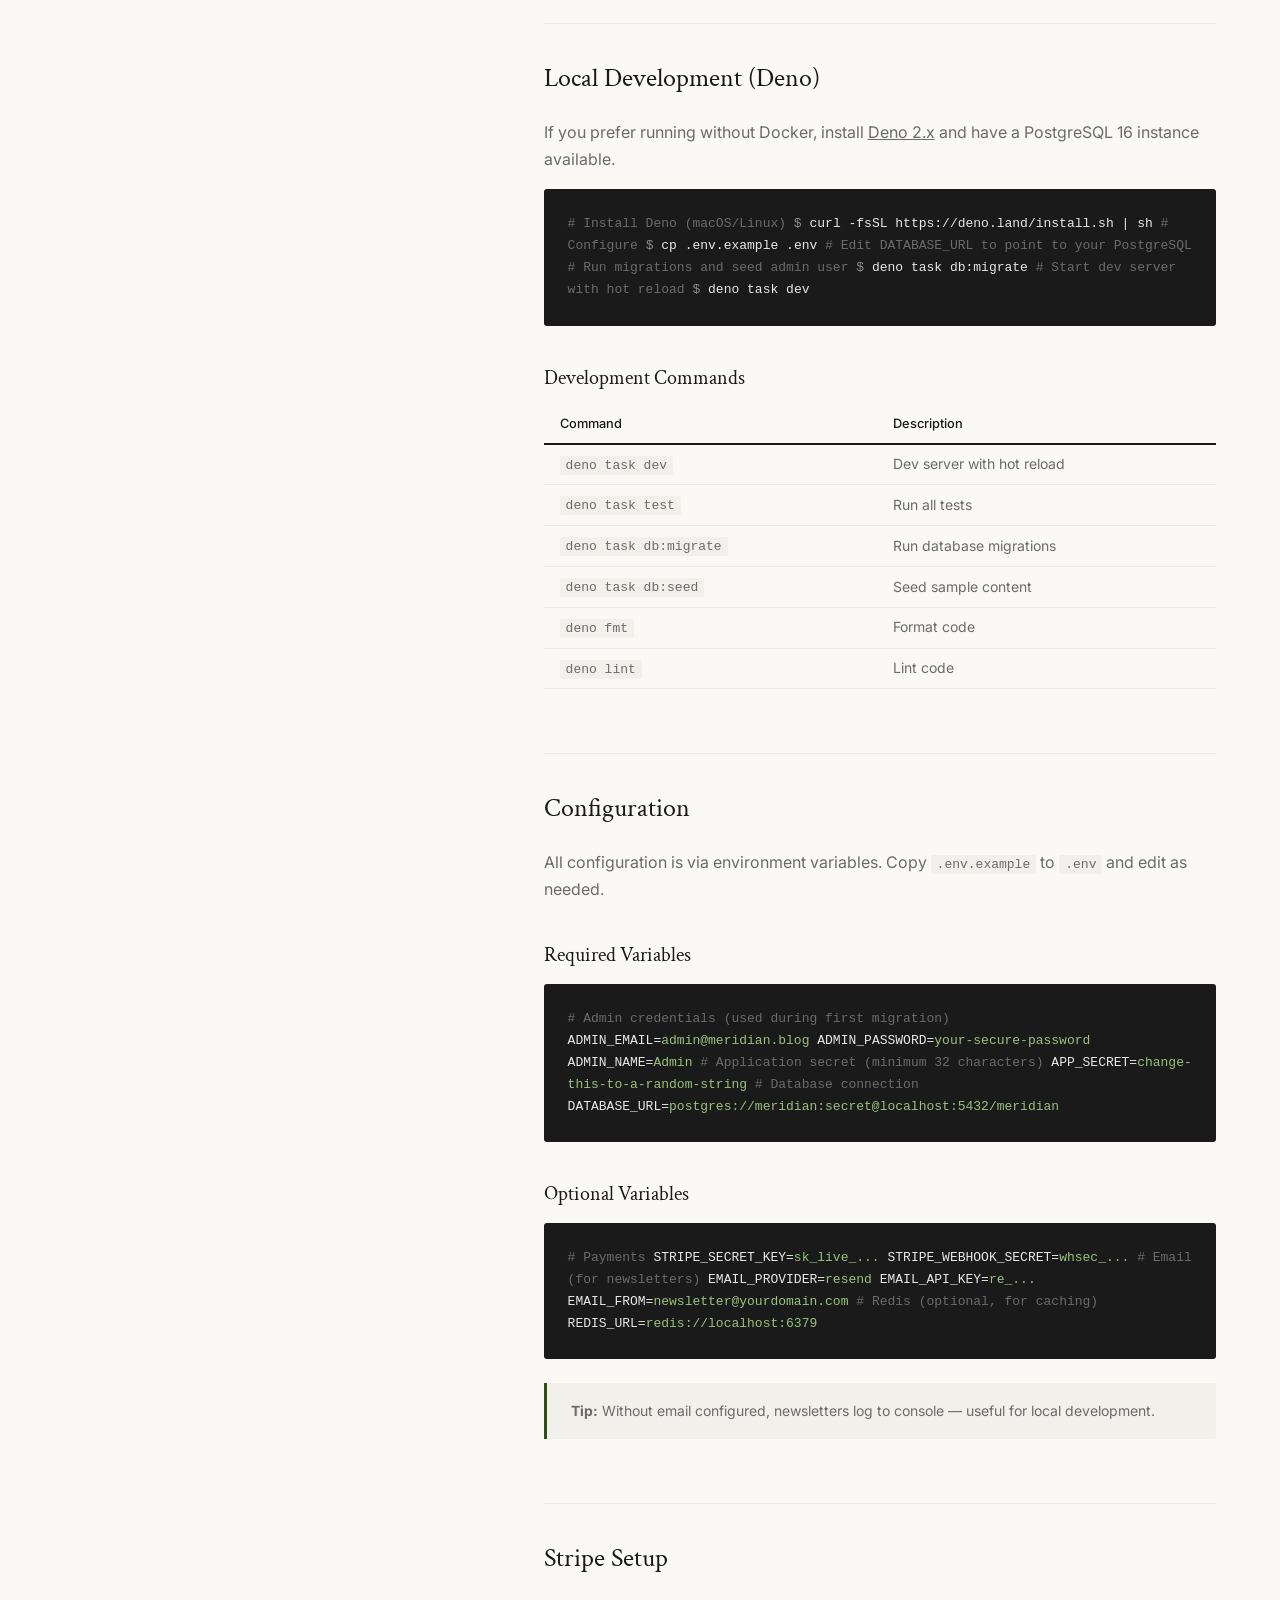
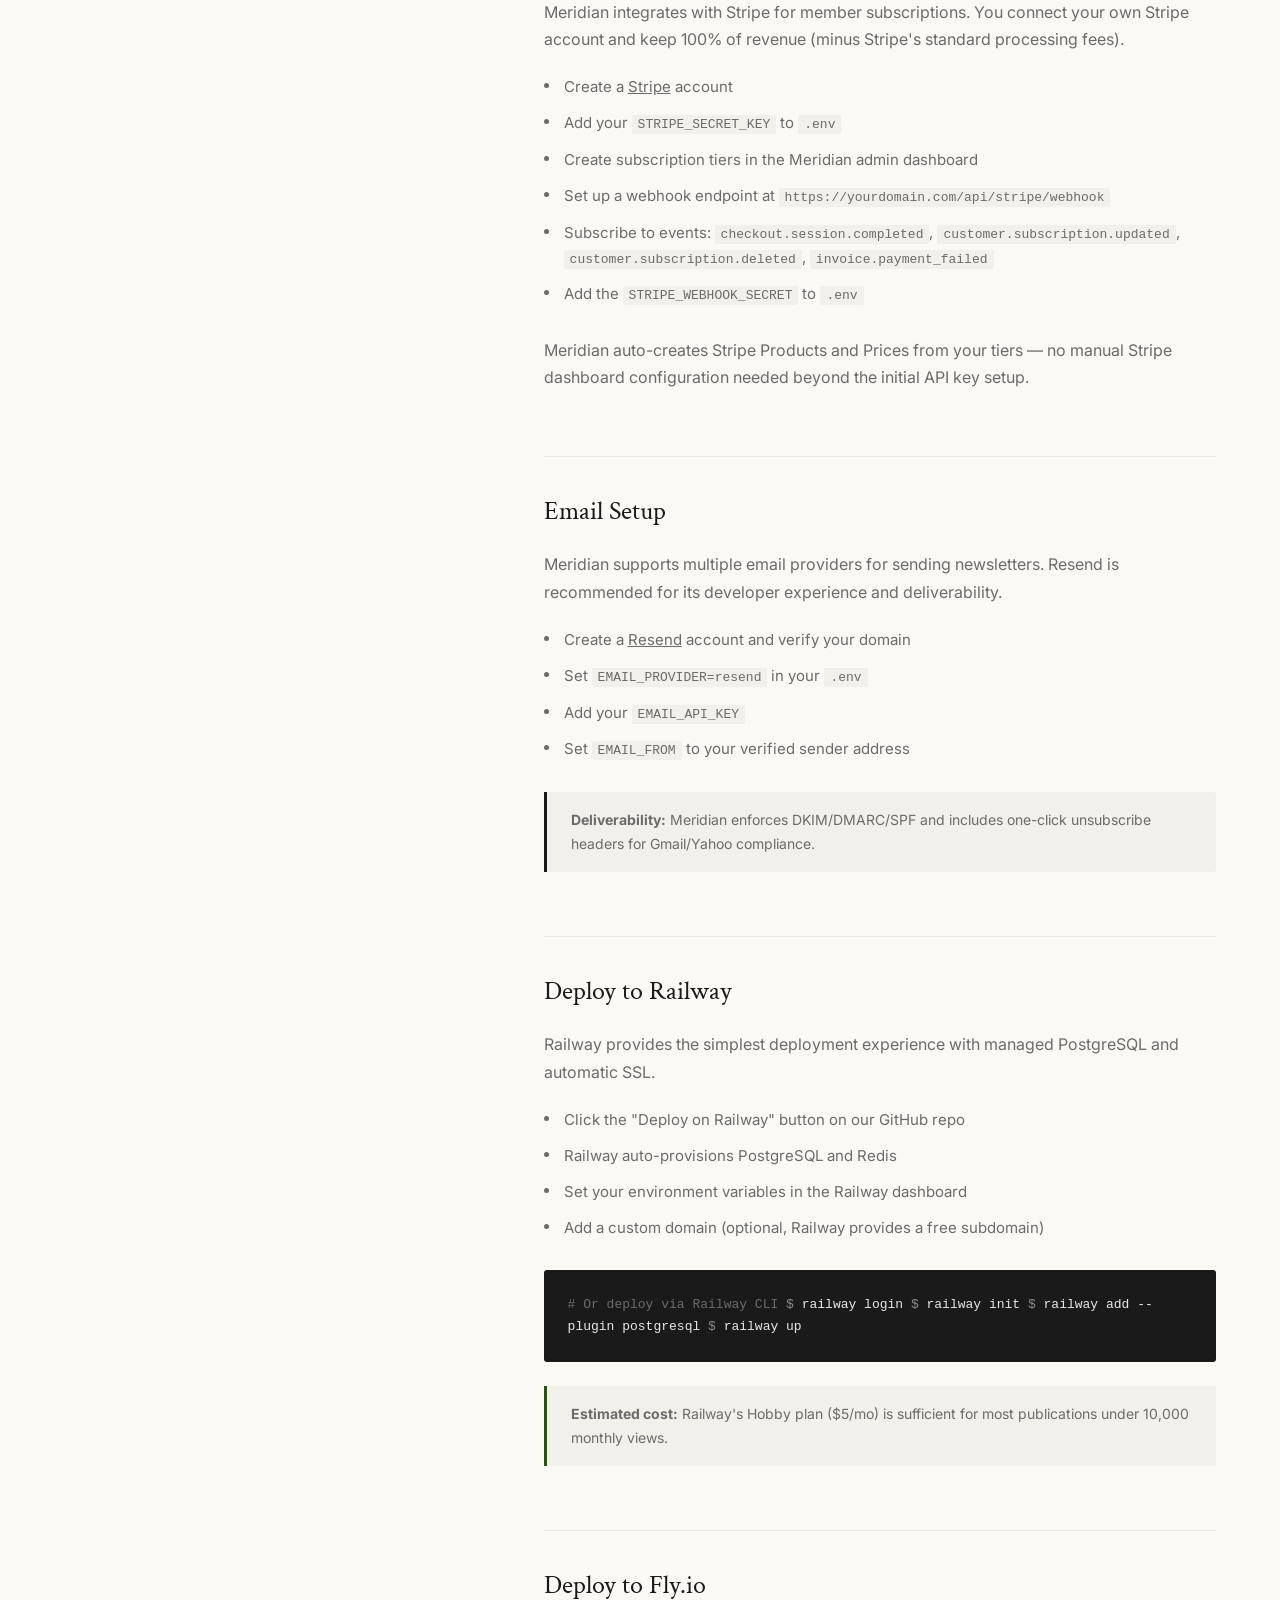
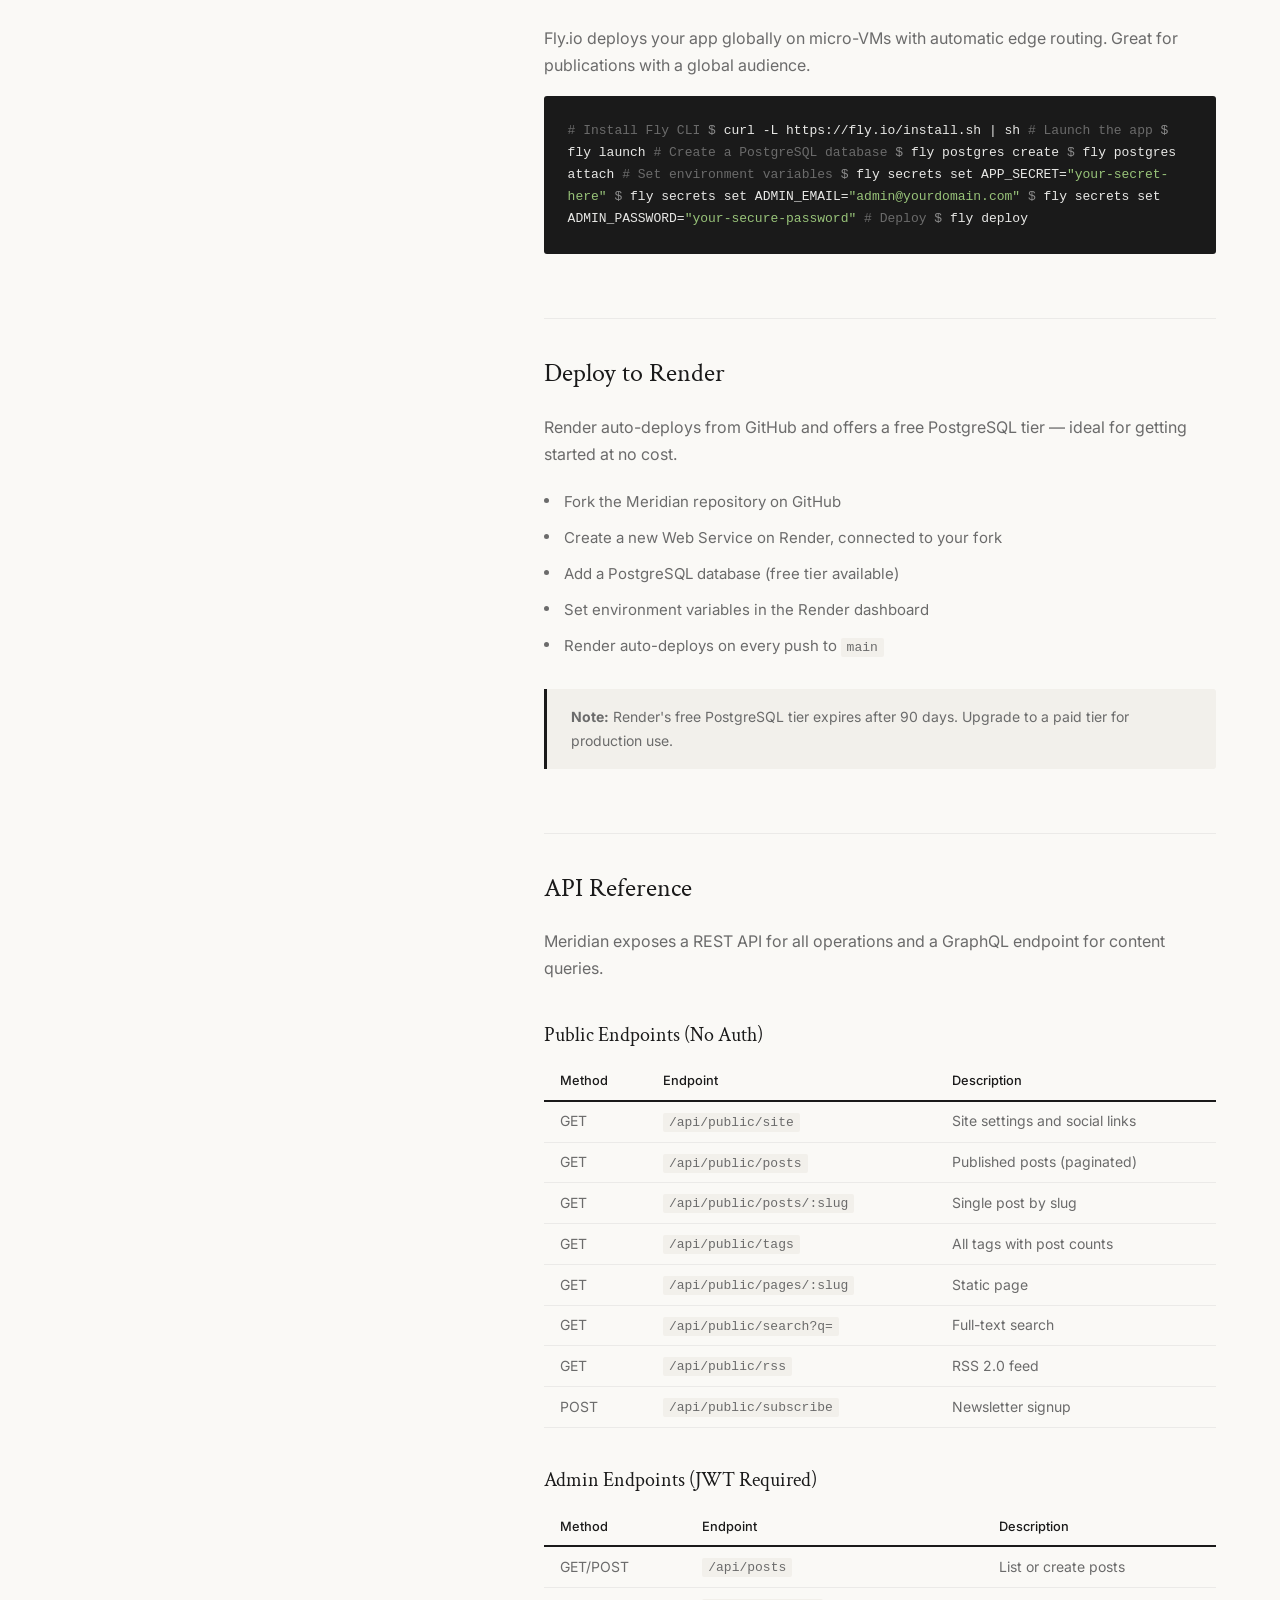
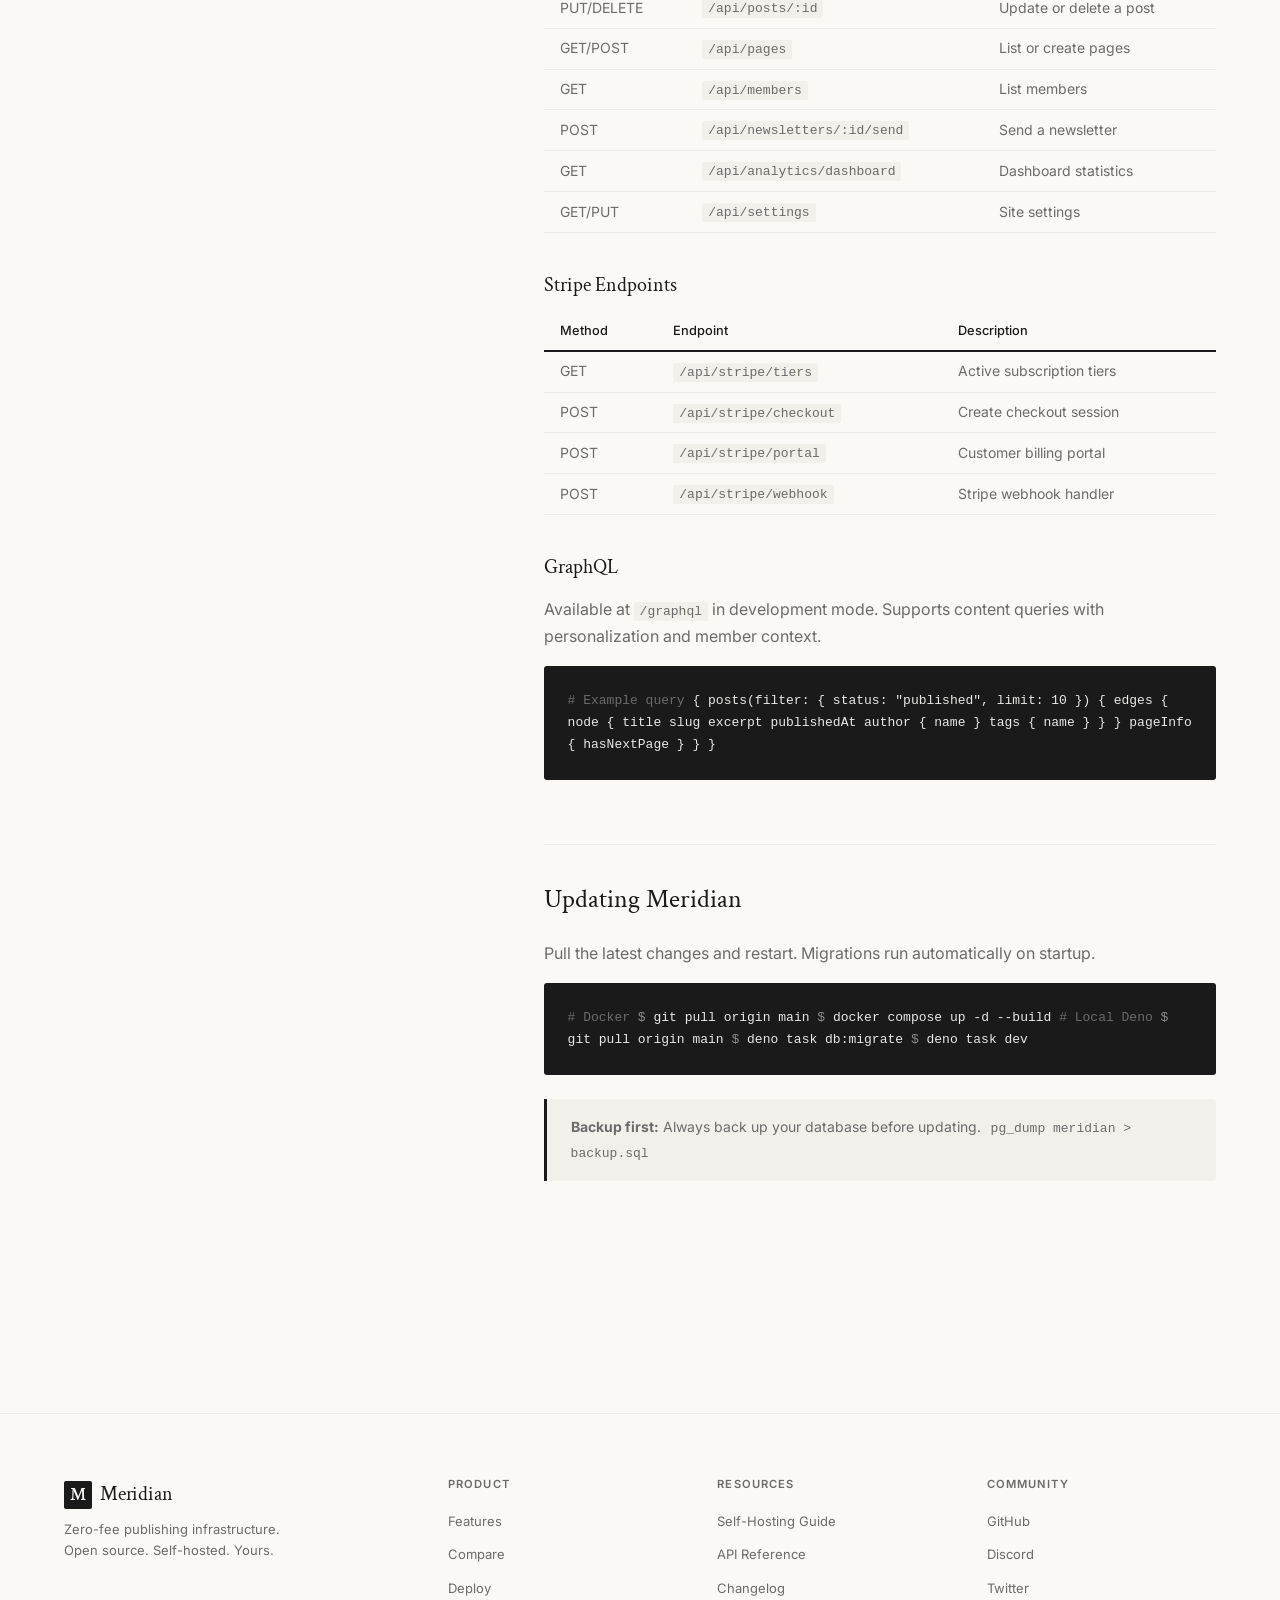
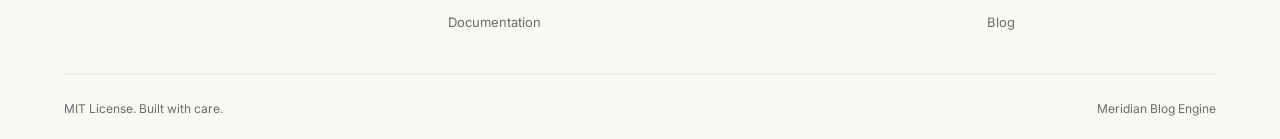
==== commit e32195c5: "Remove migration, themes, and multi-processor references Strip features not yet built: migration too" ====
--- a/docs.html
+++ b/docs.html
@@ -51,9 +51,7 @@
           <li><a href="#railway">Railway Deploy</a></li>
           <li><a href="#flyio">Fly.io Deploy</a></li>
           <li><a href="#render">Render Deploy</a></li>
-          <li><a href="#migration">Migration</a></li>
           <li><a href="#api">API Reference</a></li>
-          <li><a href="#themes">Themes</a></li>
           <li><a href="#updating">Updating</a></li>
         </ul>
       </aside>
@@ -313,35 +311,6 @@
         <div class="callout">
           <p><strong>Note:</strong> Render's free PostgreSQL tier expires after 90 days. Upgrade to a paid tier for production use.</p>
         </div>
-
-        <!-- Migration -->
-        <h2 id="migration">Migration Guide</h2>
-        <p>
-          Meridian includes one-click importers for major platforms. All migrations preserve your content, tags, and SEO structure.
-        </p>
-
-        <h3>From WordPress</h3>
-        <p>Export your WordPress site as WXR (Tools &rarr; Export &rarr; All content) and import via the admin dashboard or CLI.</p>
-
-        <h3>From Ghost</h3>
-        <p>Use Ghost's JSON export (Settings &rarr; Labs &rarr; Export) and import directly into Meridian.</p>
-
-        <h3>From Substack</h3>
-        <p>Request your data export from Substack settings. Meridian imports posts, subscribers, and can assist with Stripe Connect migration.</p>
-
-        <h3>From Jekyll / RSS</h3>
-        <div class="code-block">
-<span class="comment"># Preview what will be imported</span>
-<span class="prompt">$</span> deno task import:jekyll https://yourblog.com/feed.xml --dry-run
-
-<span class="comment"># Run the import</span>
-<span class="prompt">$</span> deno task import:jekyll https://yourblog.com/feed.xml
-        </div>
-
-        <h3>SEO Redirect Generation</h3>
-        <p>
-          After migration, Meridian auto-generates redirect rules to preserve your search rankings. Download the generated <code>.htaccess</code> or Nginx config from the admin dashboard.
-        </p>
 
         <!-- API -->
         <h2 id="api">API Reference</h2>
@@ -418,22 +387,6 @@
 }
         </div>
 
-        <!-- Themes -->
-        <h2 id="themes">Themes</h2>
-        <p>
-          Meridian ships with three built-in content presentation themes. Theme selection is per-publication in the admin dashboard.
-        </p>
-
-        <ul>
-          <li><strong>Editorial</strong> (Default) — Serif headings, generous margins, dark mode preferred. Optimized for long-form writing.</li>
-          <li><strong>Terminal</strong> — Monospace everything, green-on-black, fixed-width 80ch layout. Built for technical writers.</li>
-          <li><strong>Gallery</strong> — Masonry grids, full-bleed images, minimal typography. For visual-heavy publications.</li>
-        </ul>
-
-        <p>
-          Custom themes use a Liquid-inspired template syntax with TypeScript strict mode. See the <a href="#" style="text-decoration:underline;">Theme Development Guide</a> for details.
-        </p>
-
         <!-- Updating -->
         <h2 id="updating">Updating Meridian</h2>
         <p>
@@ -481,7 +434,6 @@
           <ul>
             <li><a href="#quickstart">Self-Hosting Guide</a></li>
             <li><a href="#api">API Reference</a></li>
-            <li><a href="#migration">Migration Guide</a></li>
             <li><a href="#">Changelog</a></li>
           </ul>
         </div>
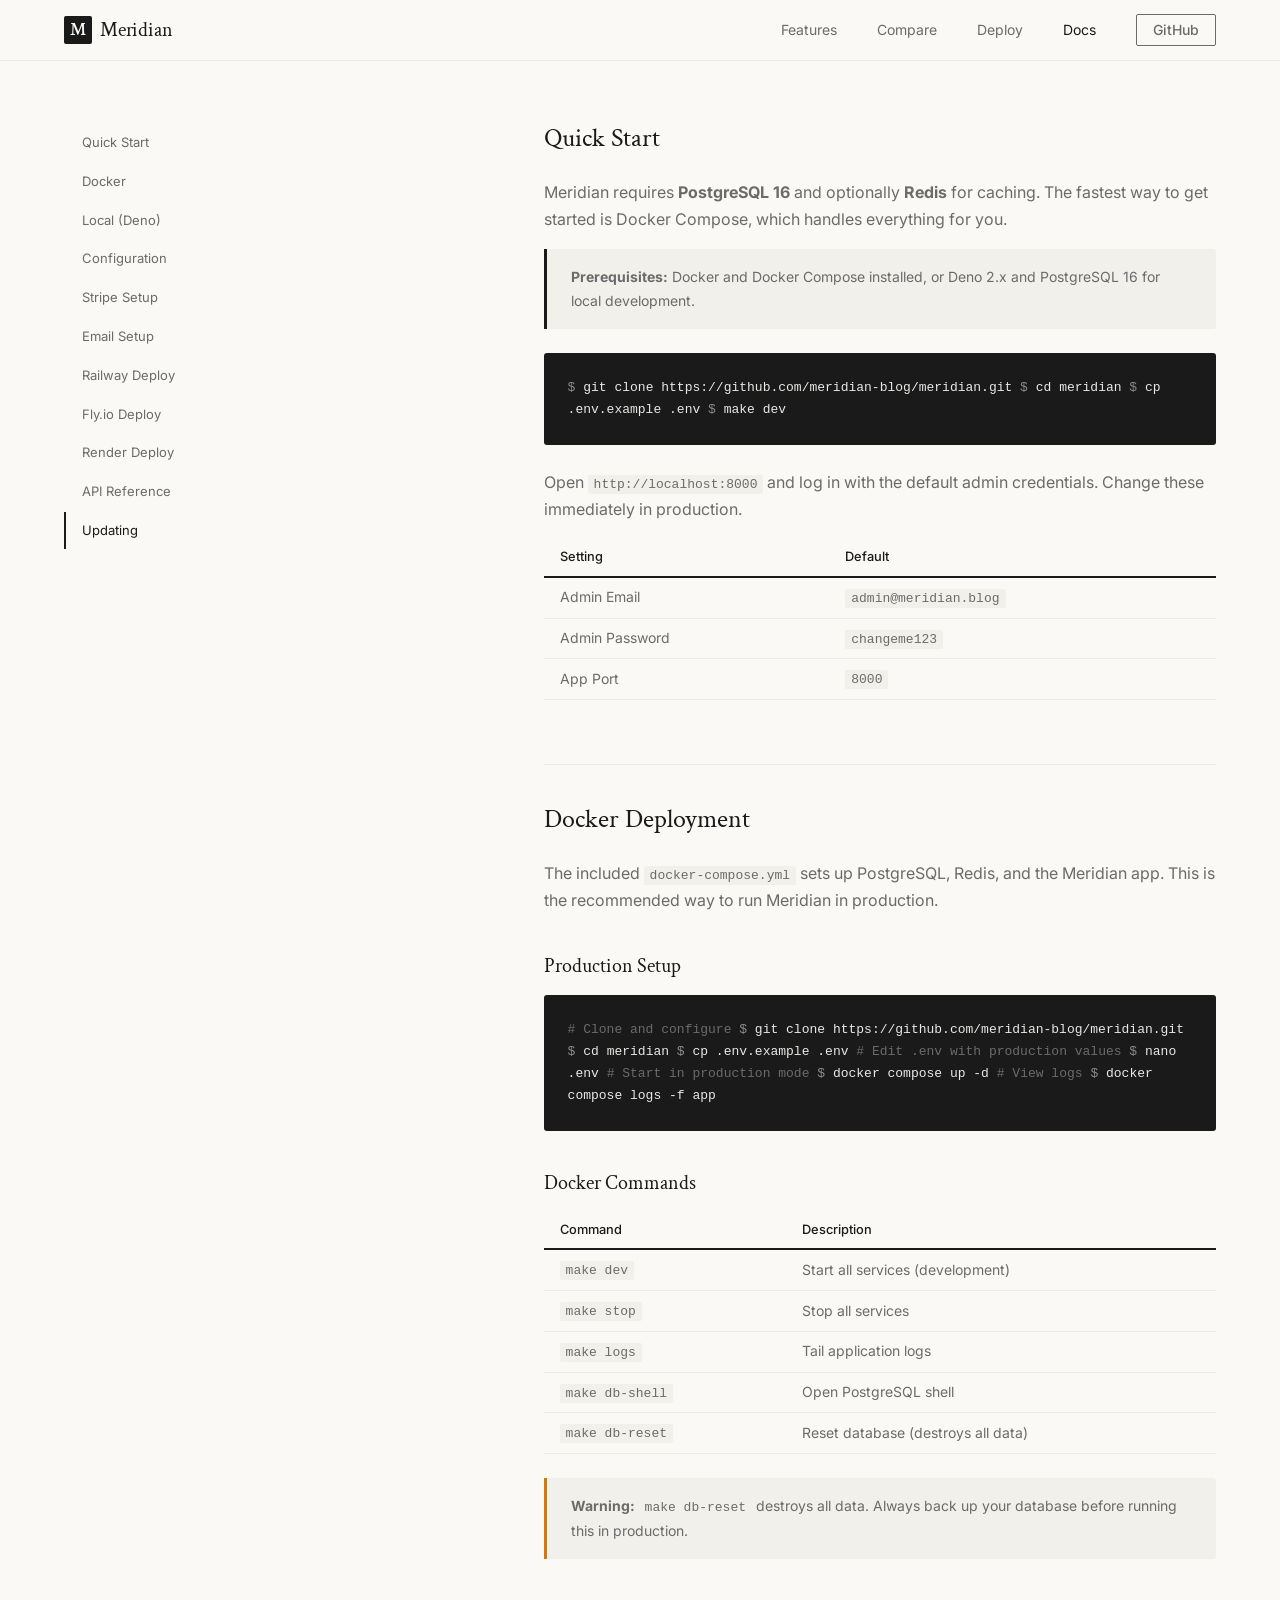
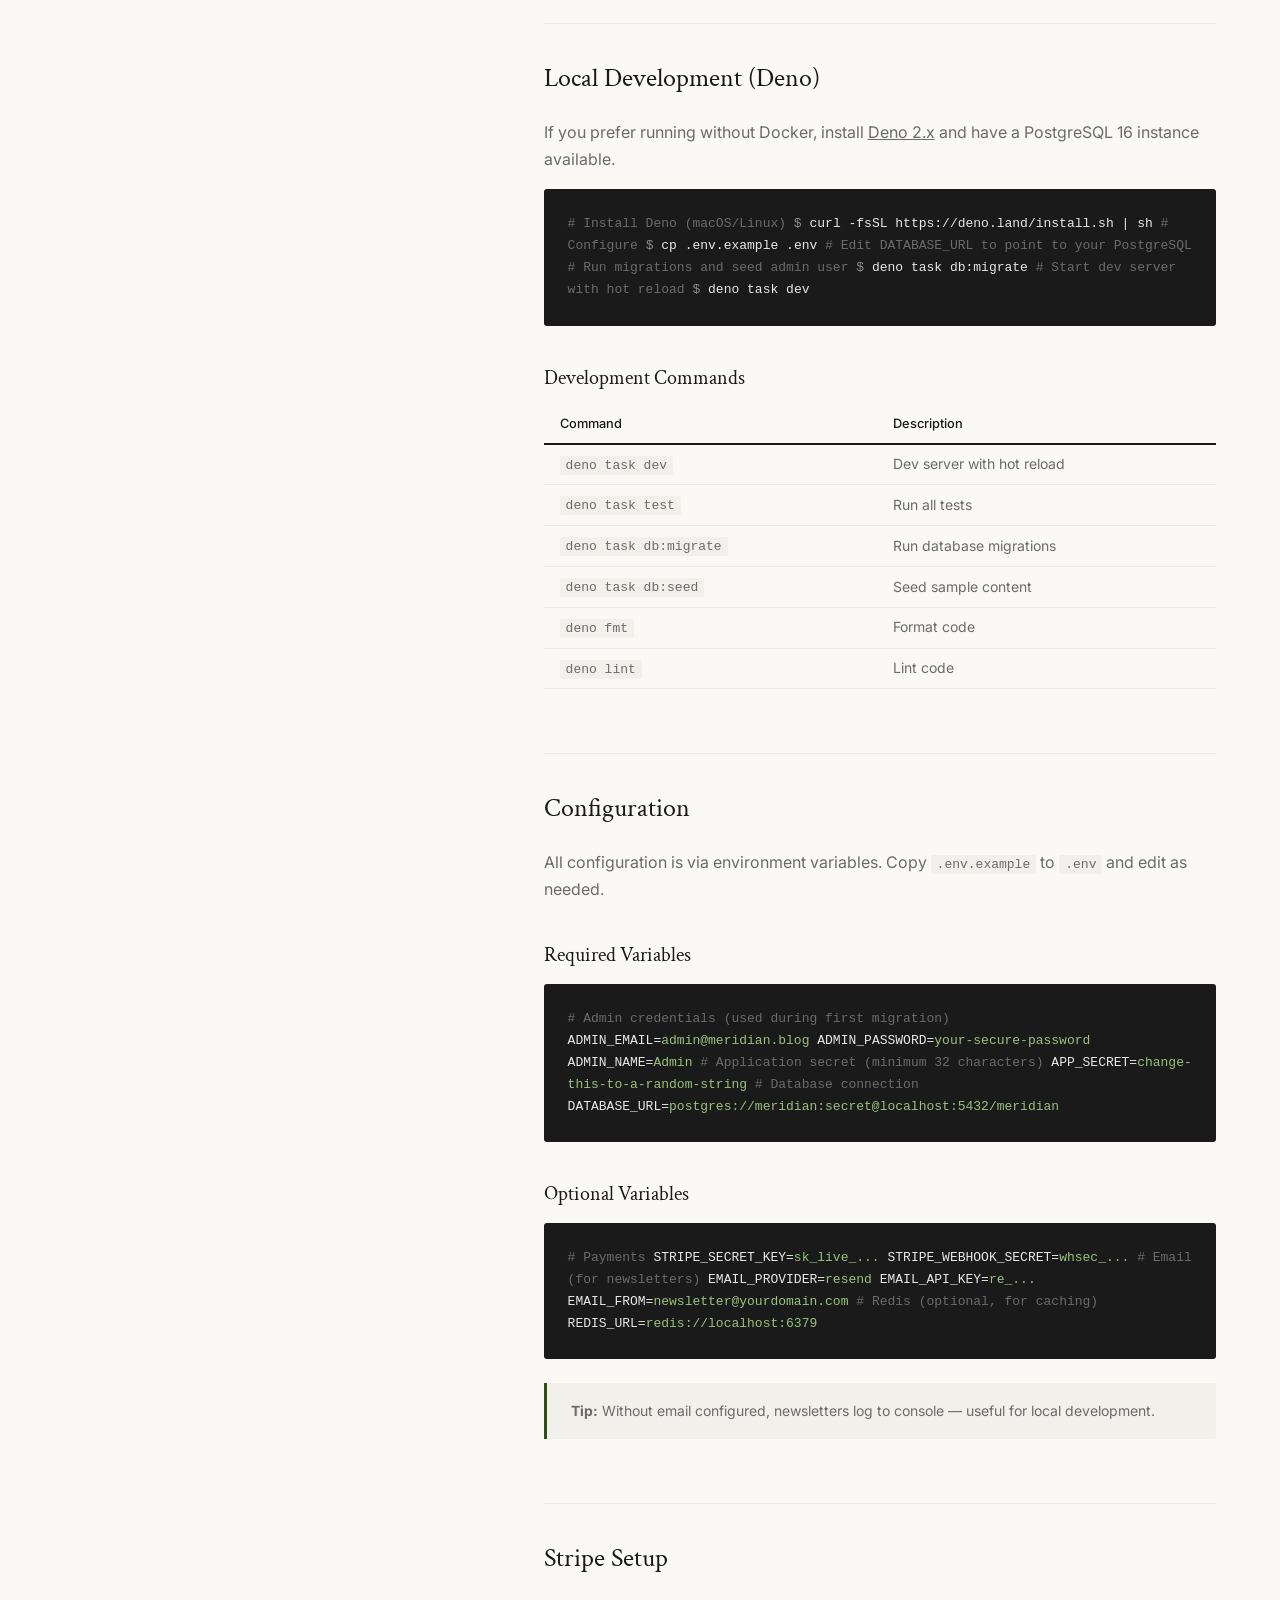
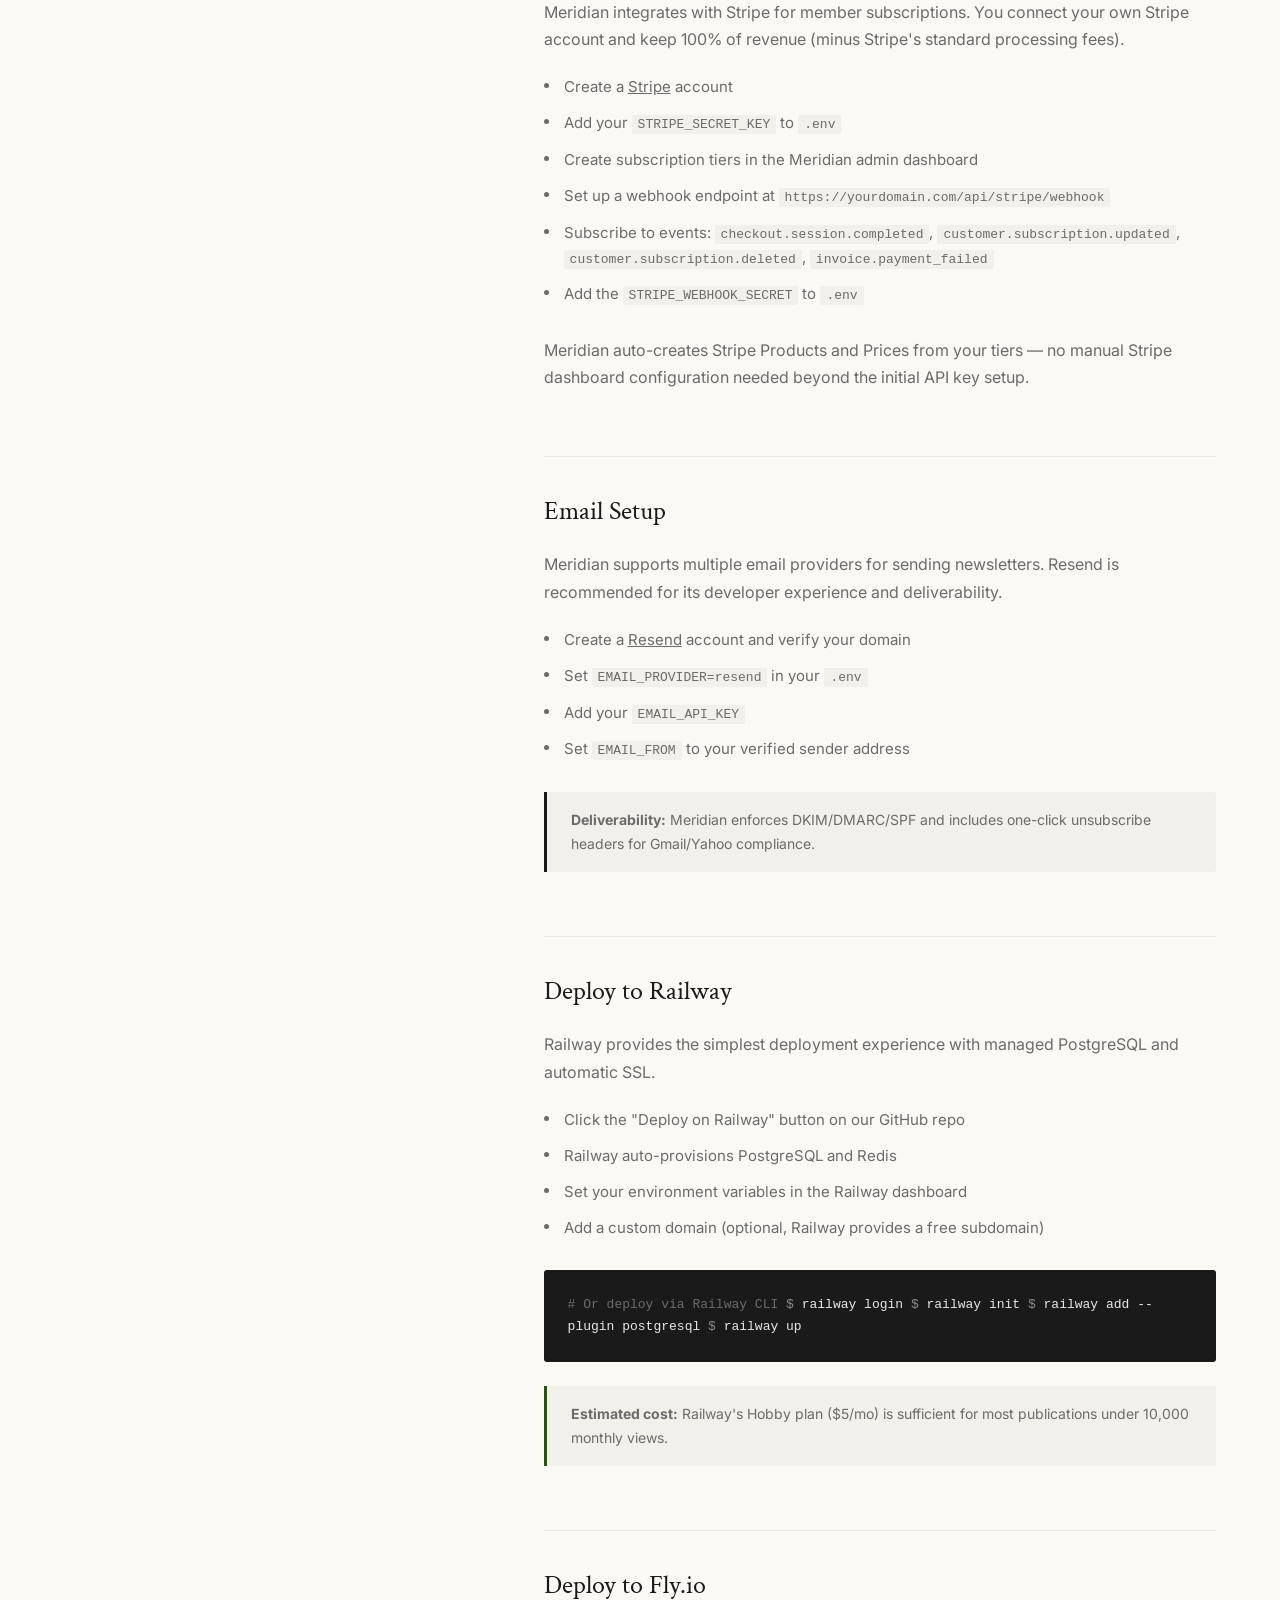
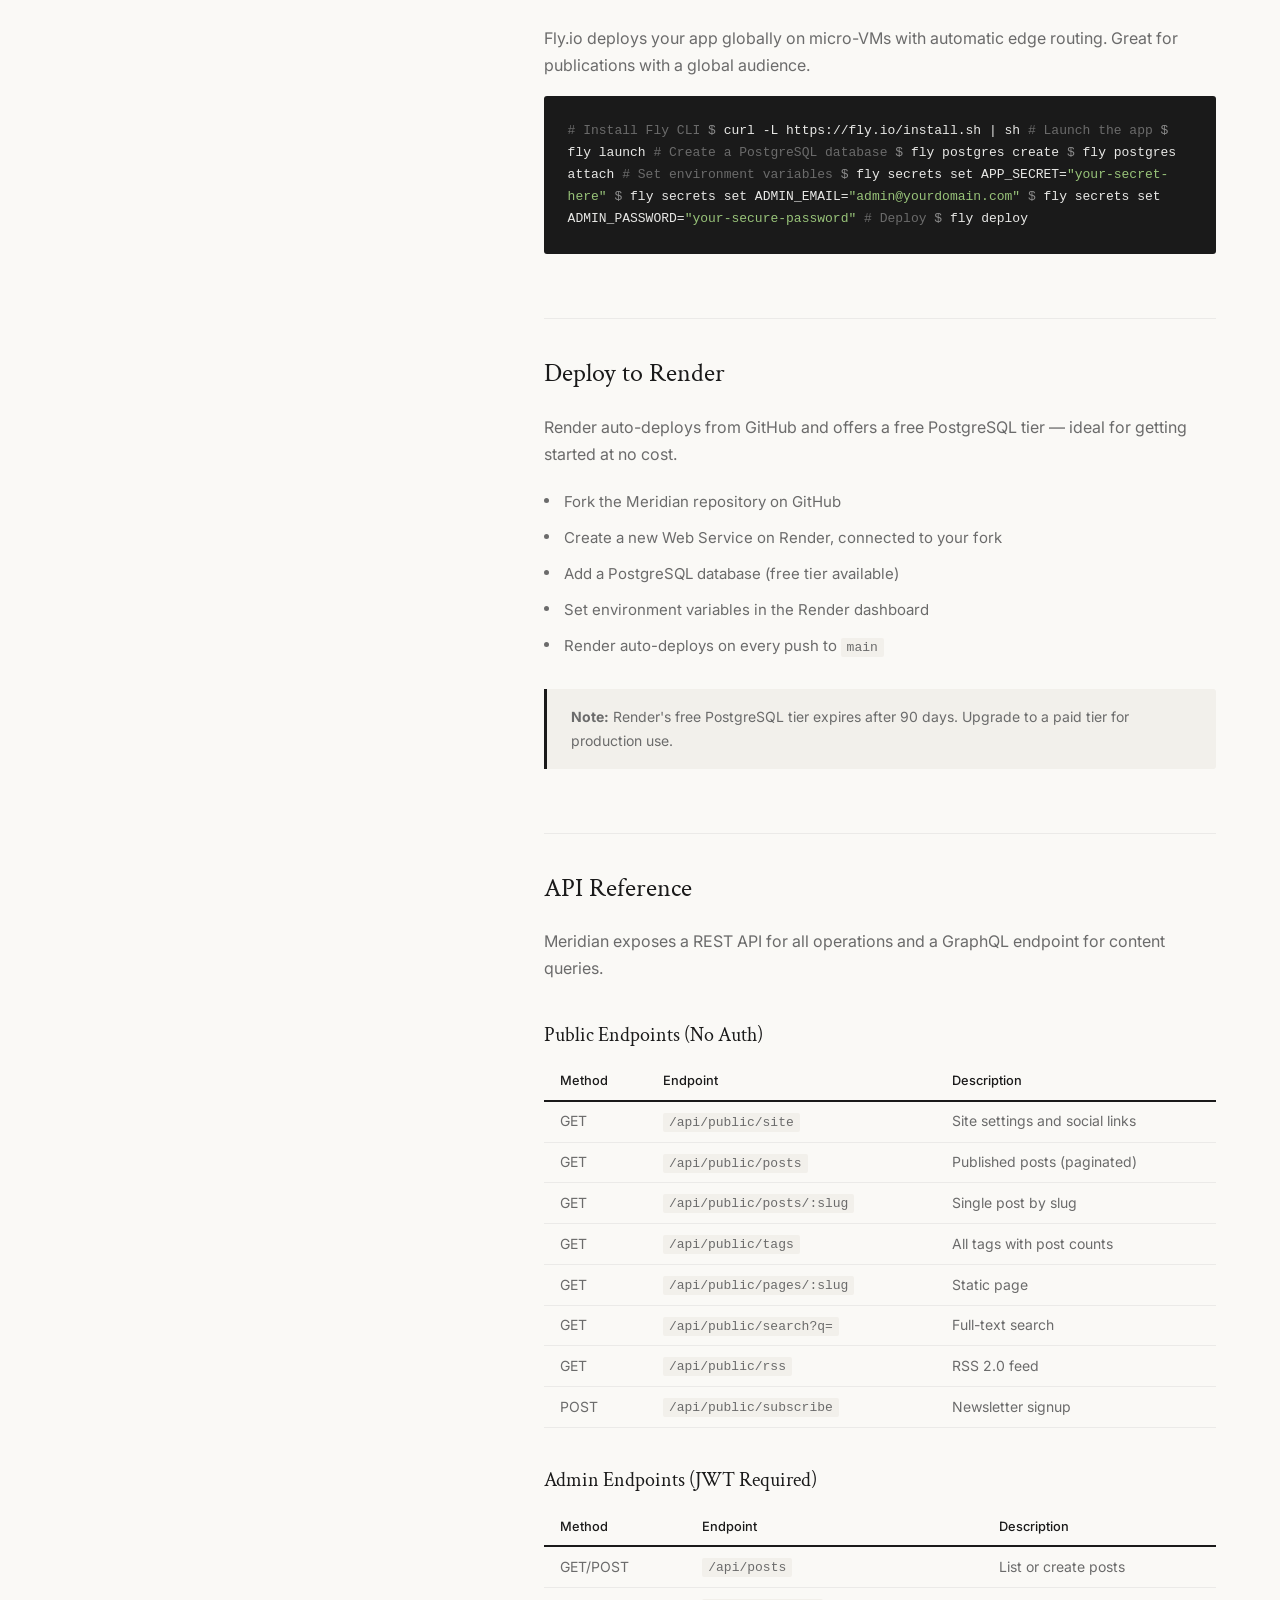
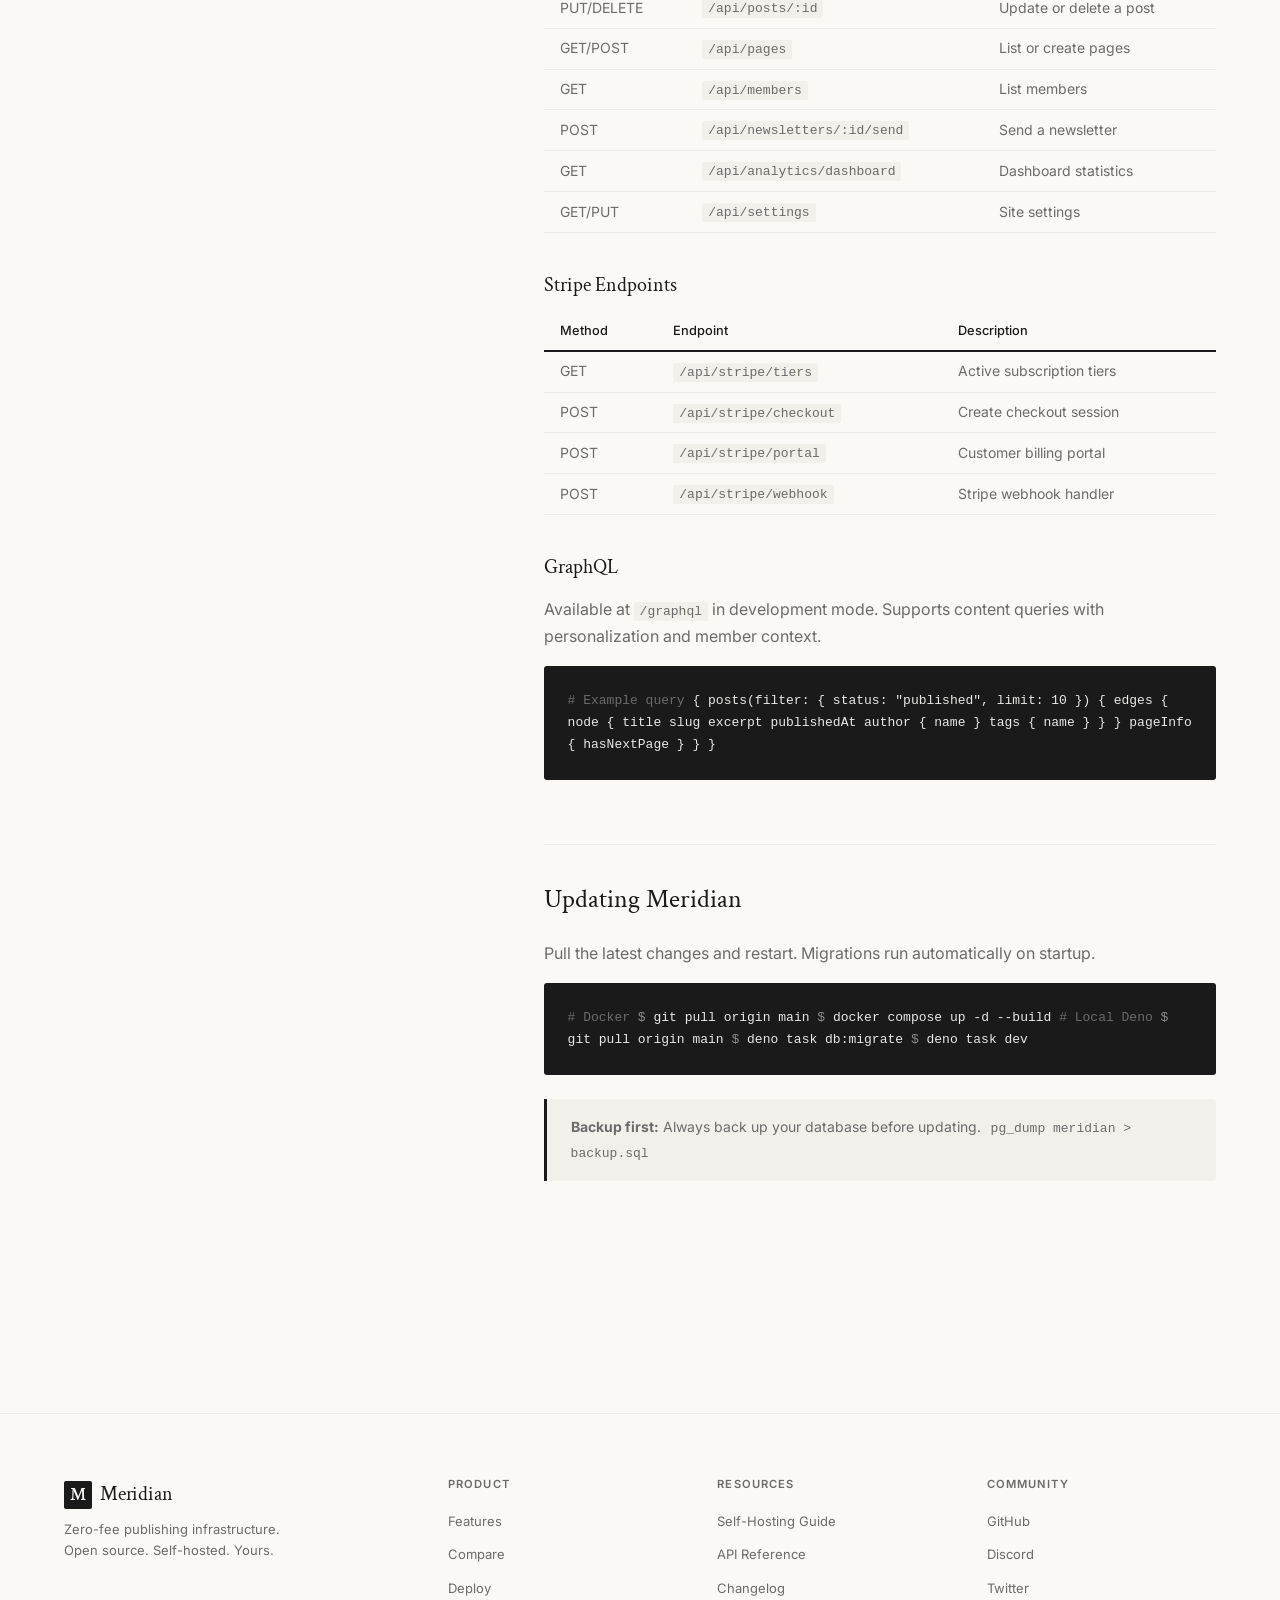
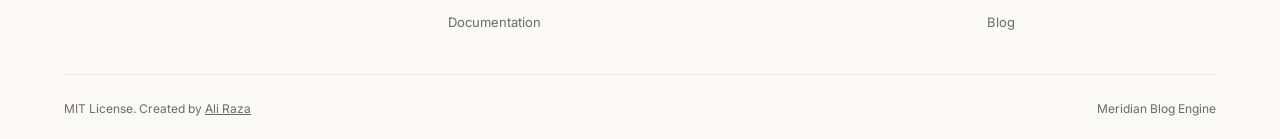
==== commit 56a80f18: "Add creator credit to footer — Ali Raza (aliirz.com)" ====
--- a/docs.html
+++ b/docs.html
@@ -448,7 +448,7 @@
         </div>
       </div>
       <div class="footer-bottom">
-        <span>MIT License. Built with care.</span>
+        <span>MIT License. Created by <a href="https://aliirz.com" style="text-decoration:underline;">Ali Raza</a></span>
         <span>Meridian Blog Engine</span>
       </div>
     </div>
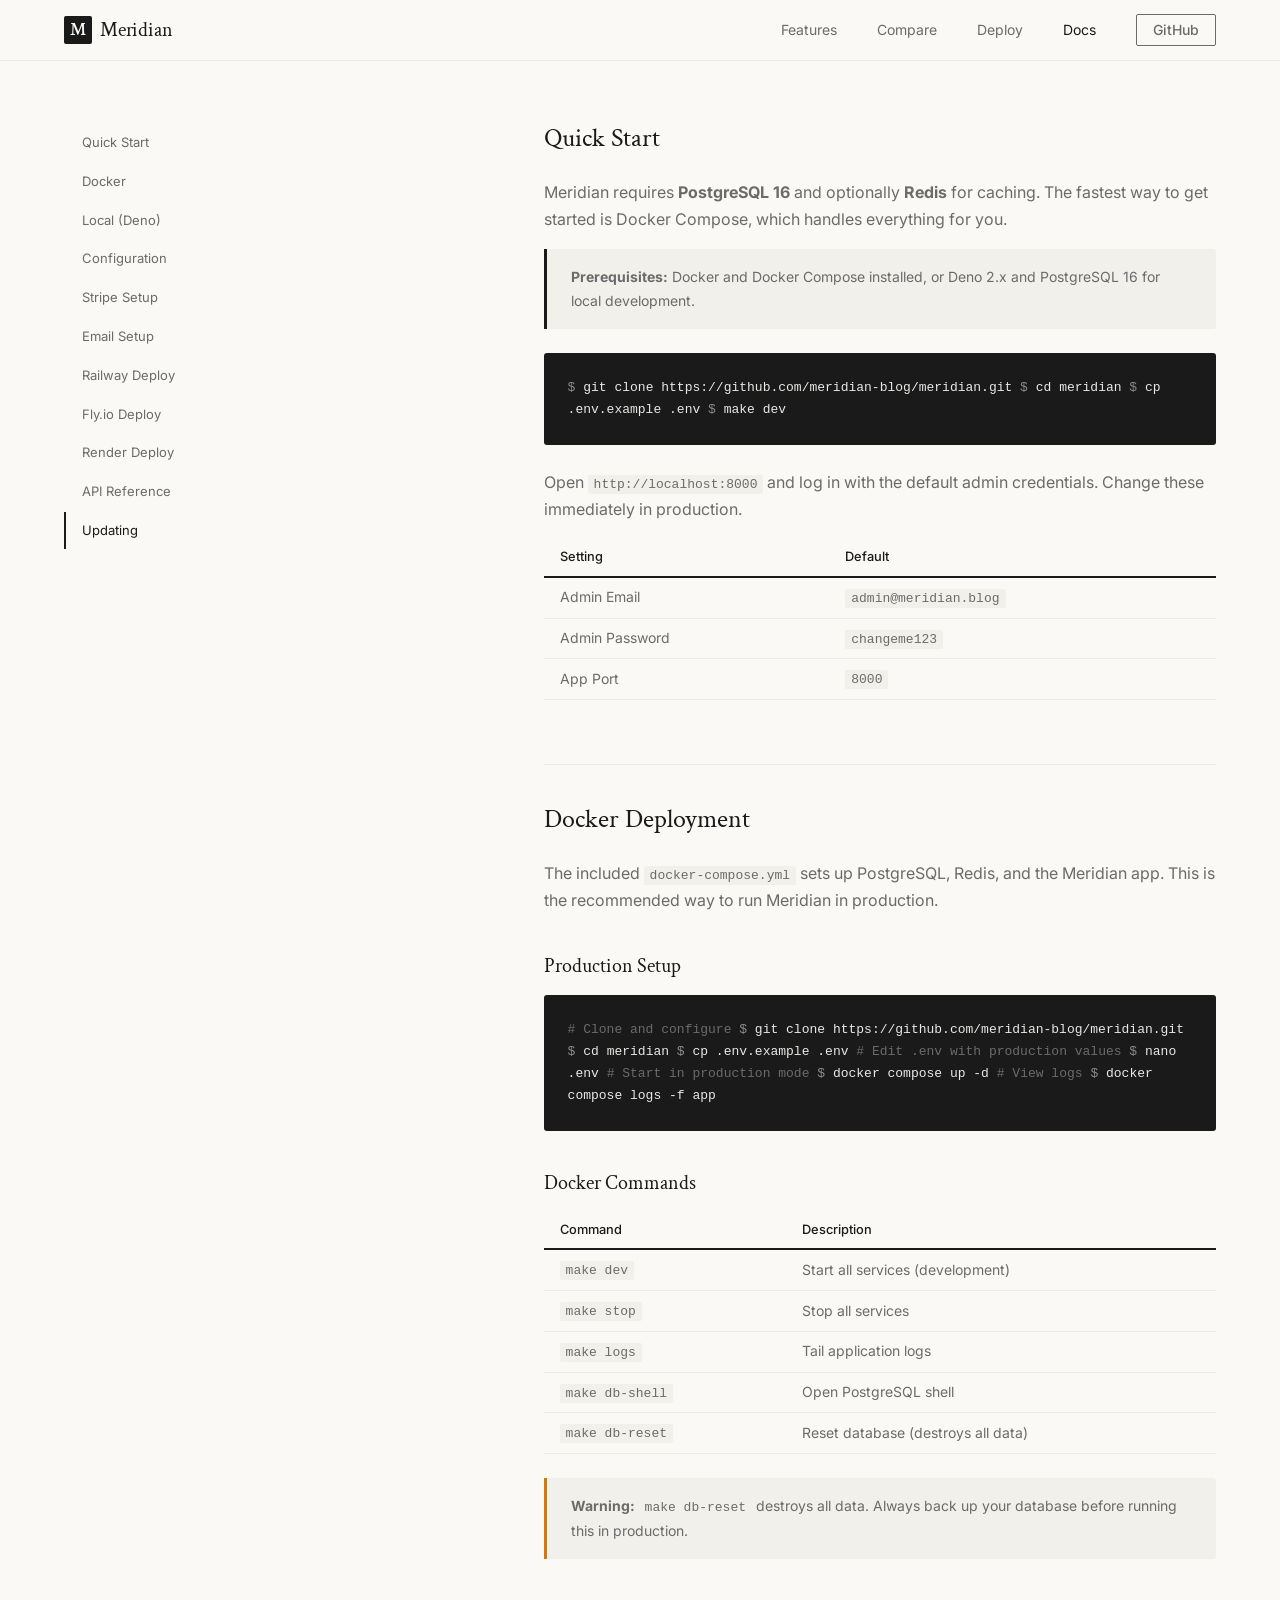
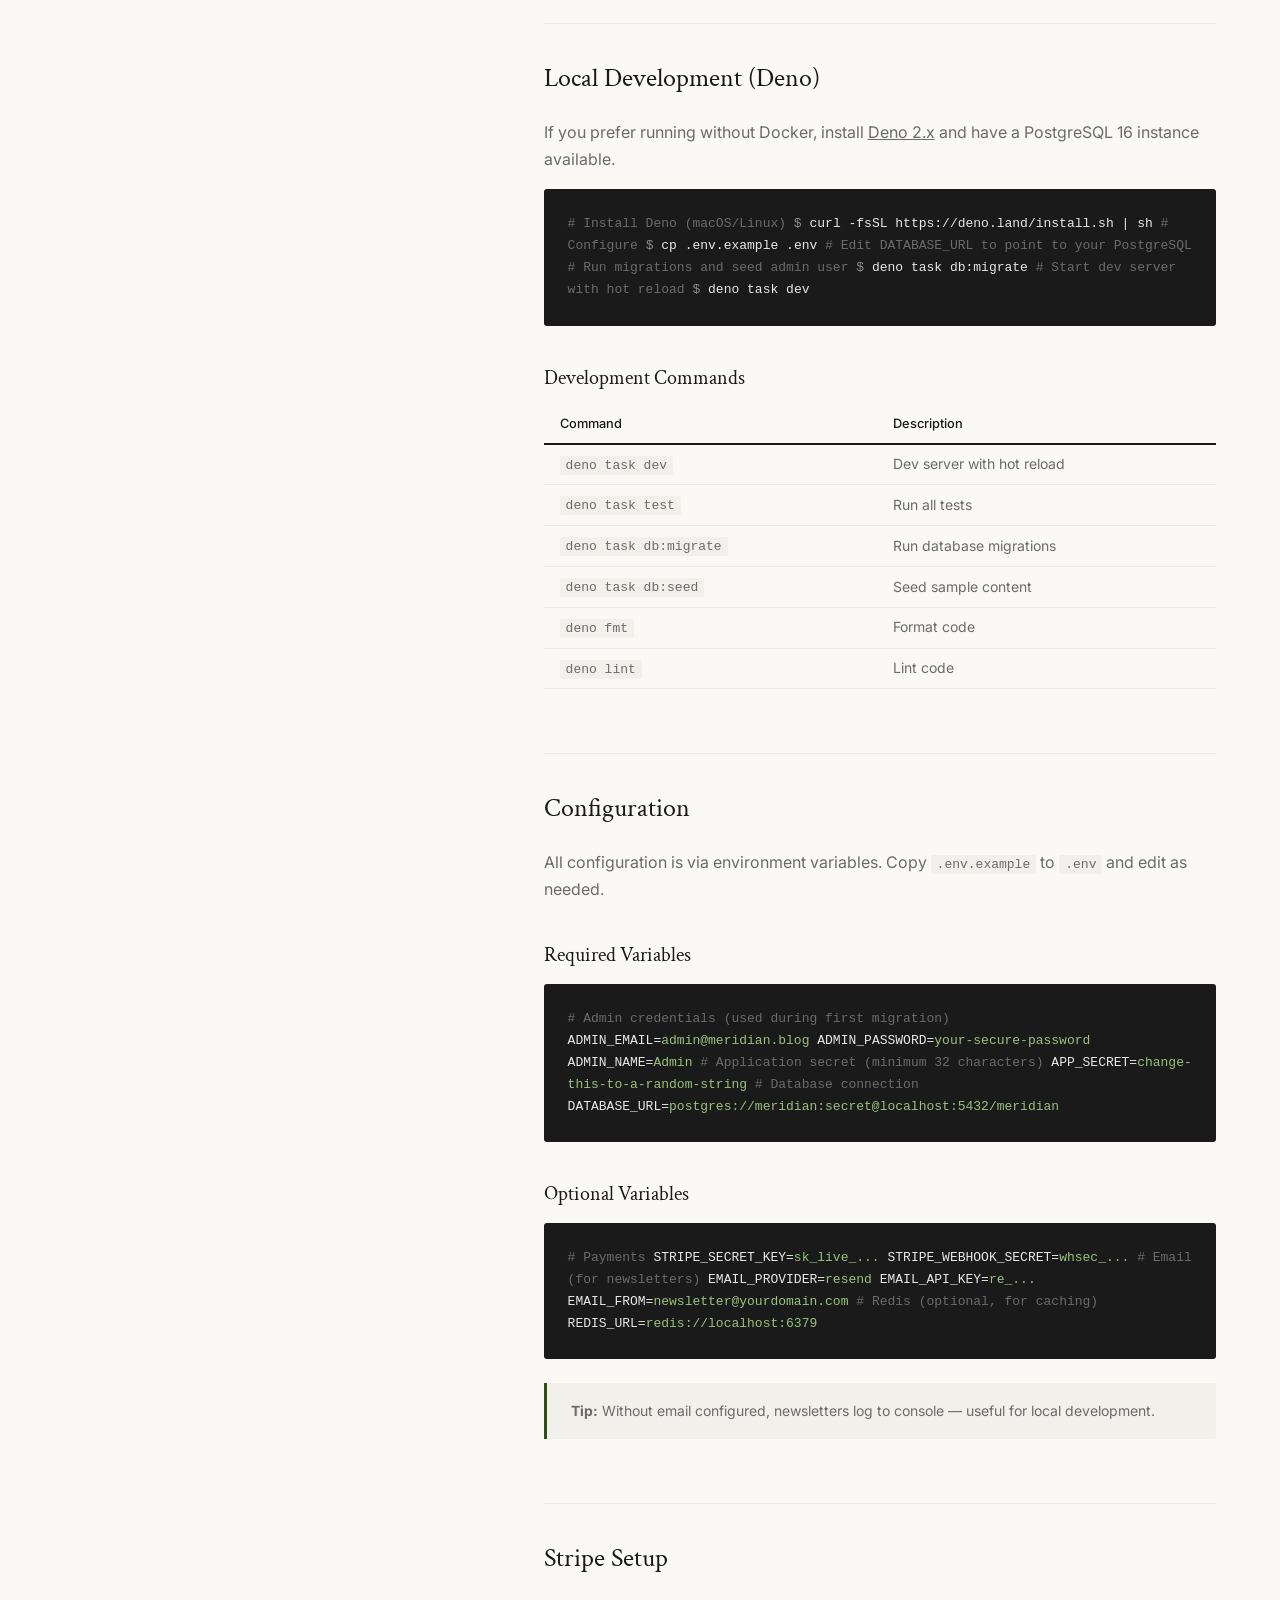
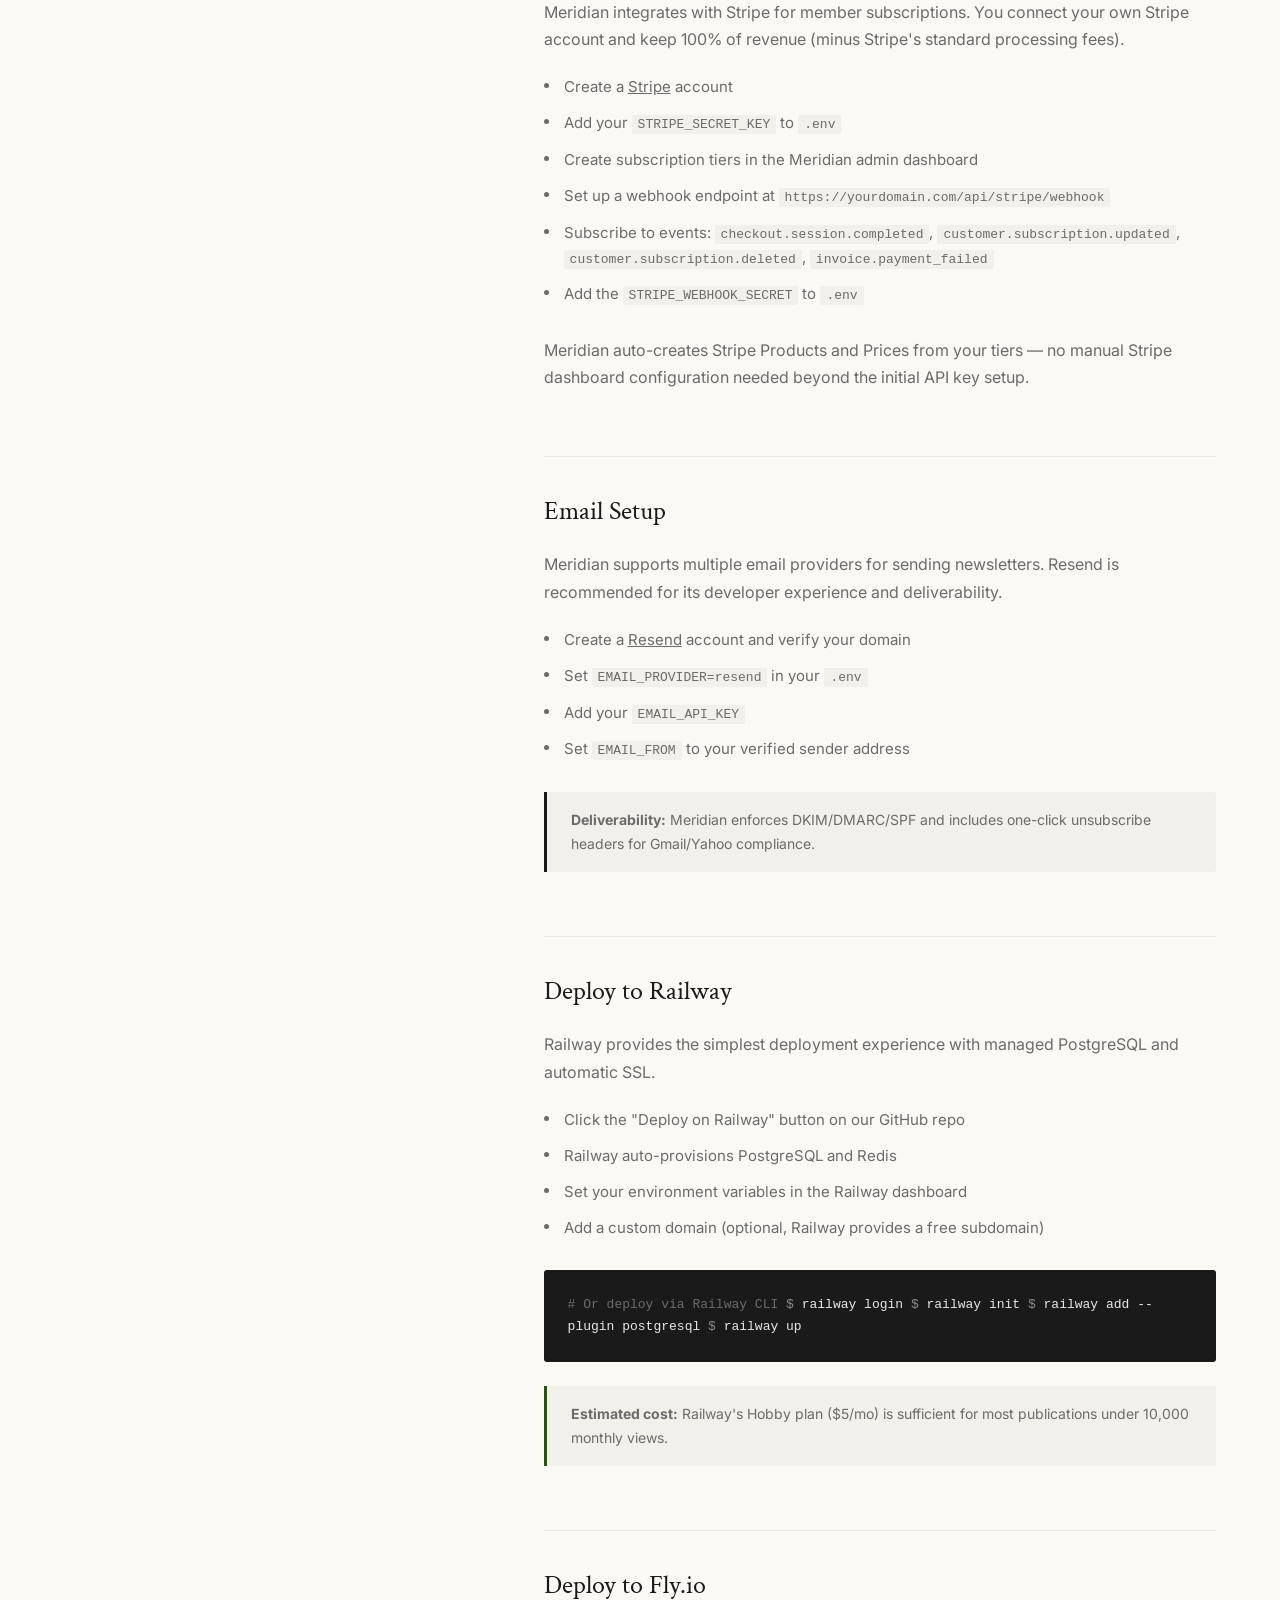
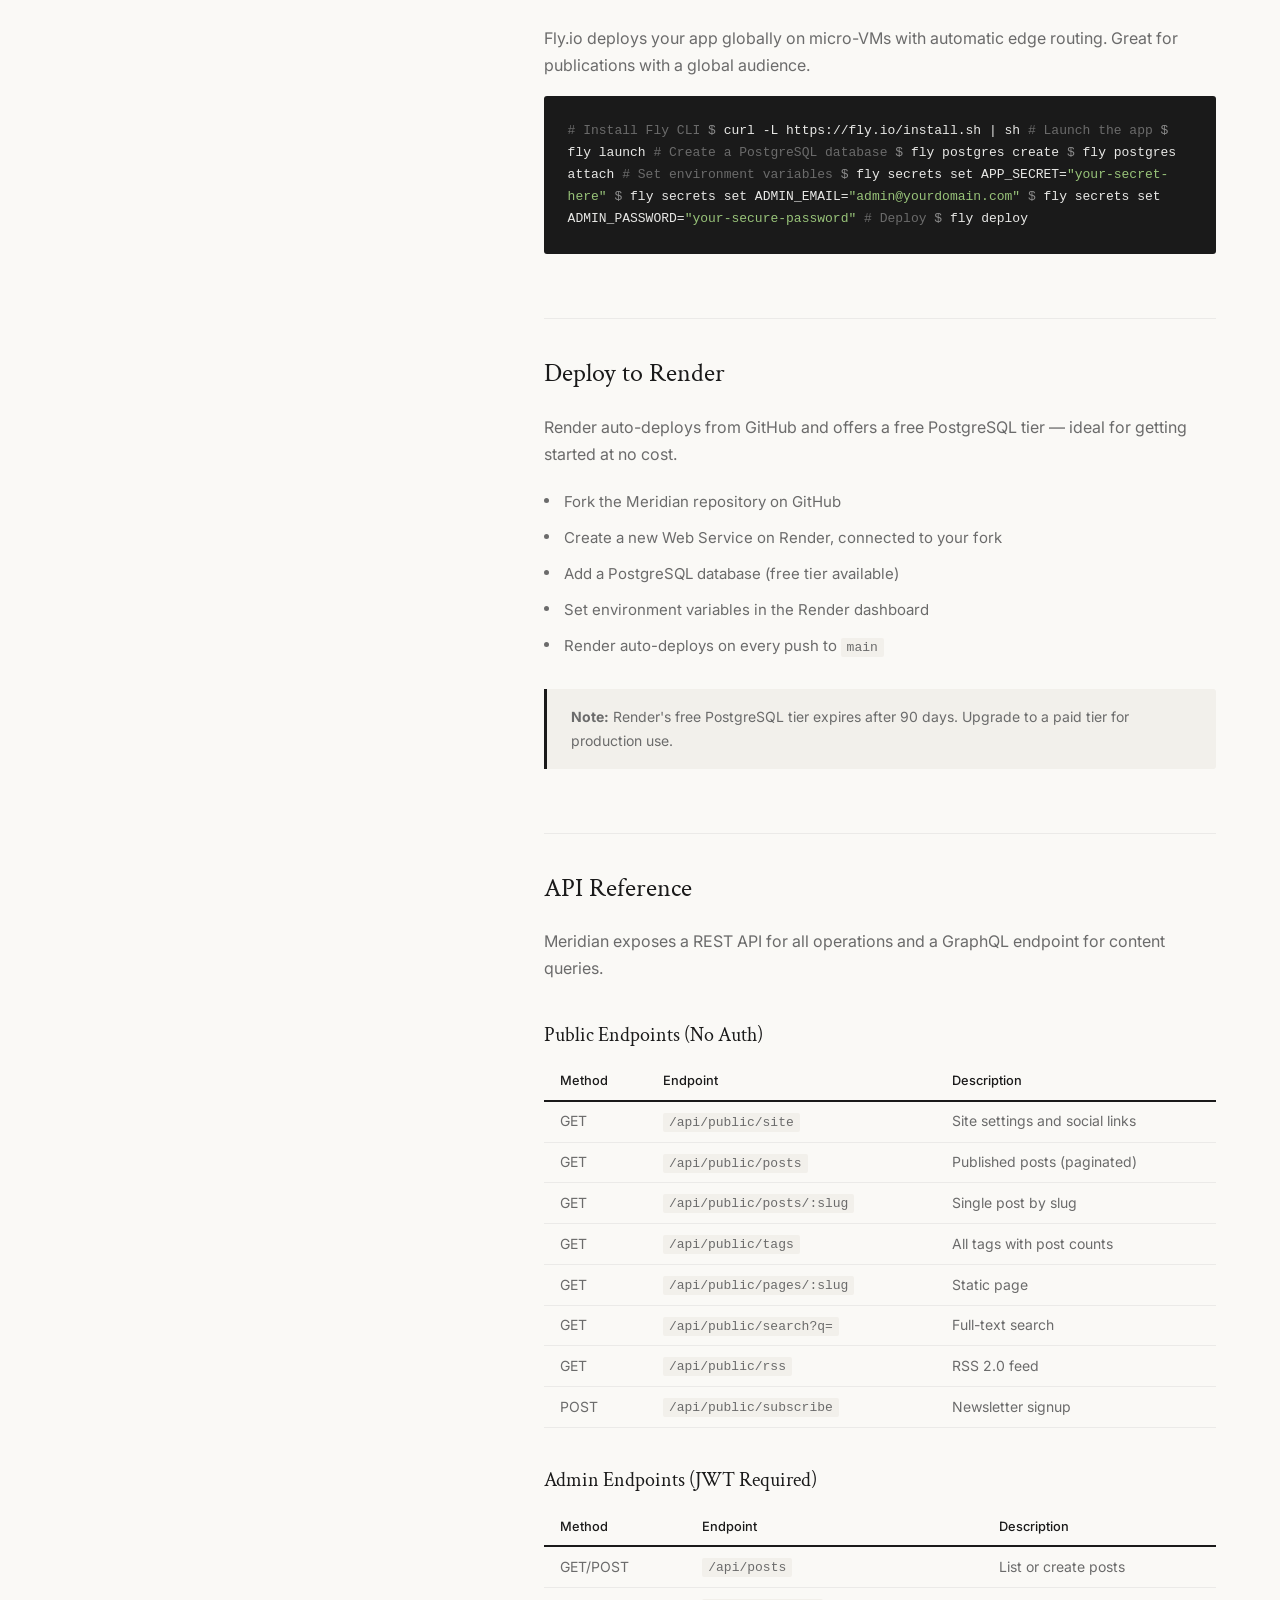
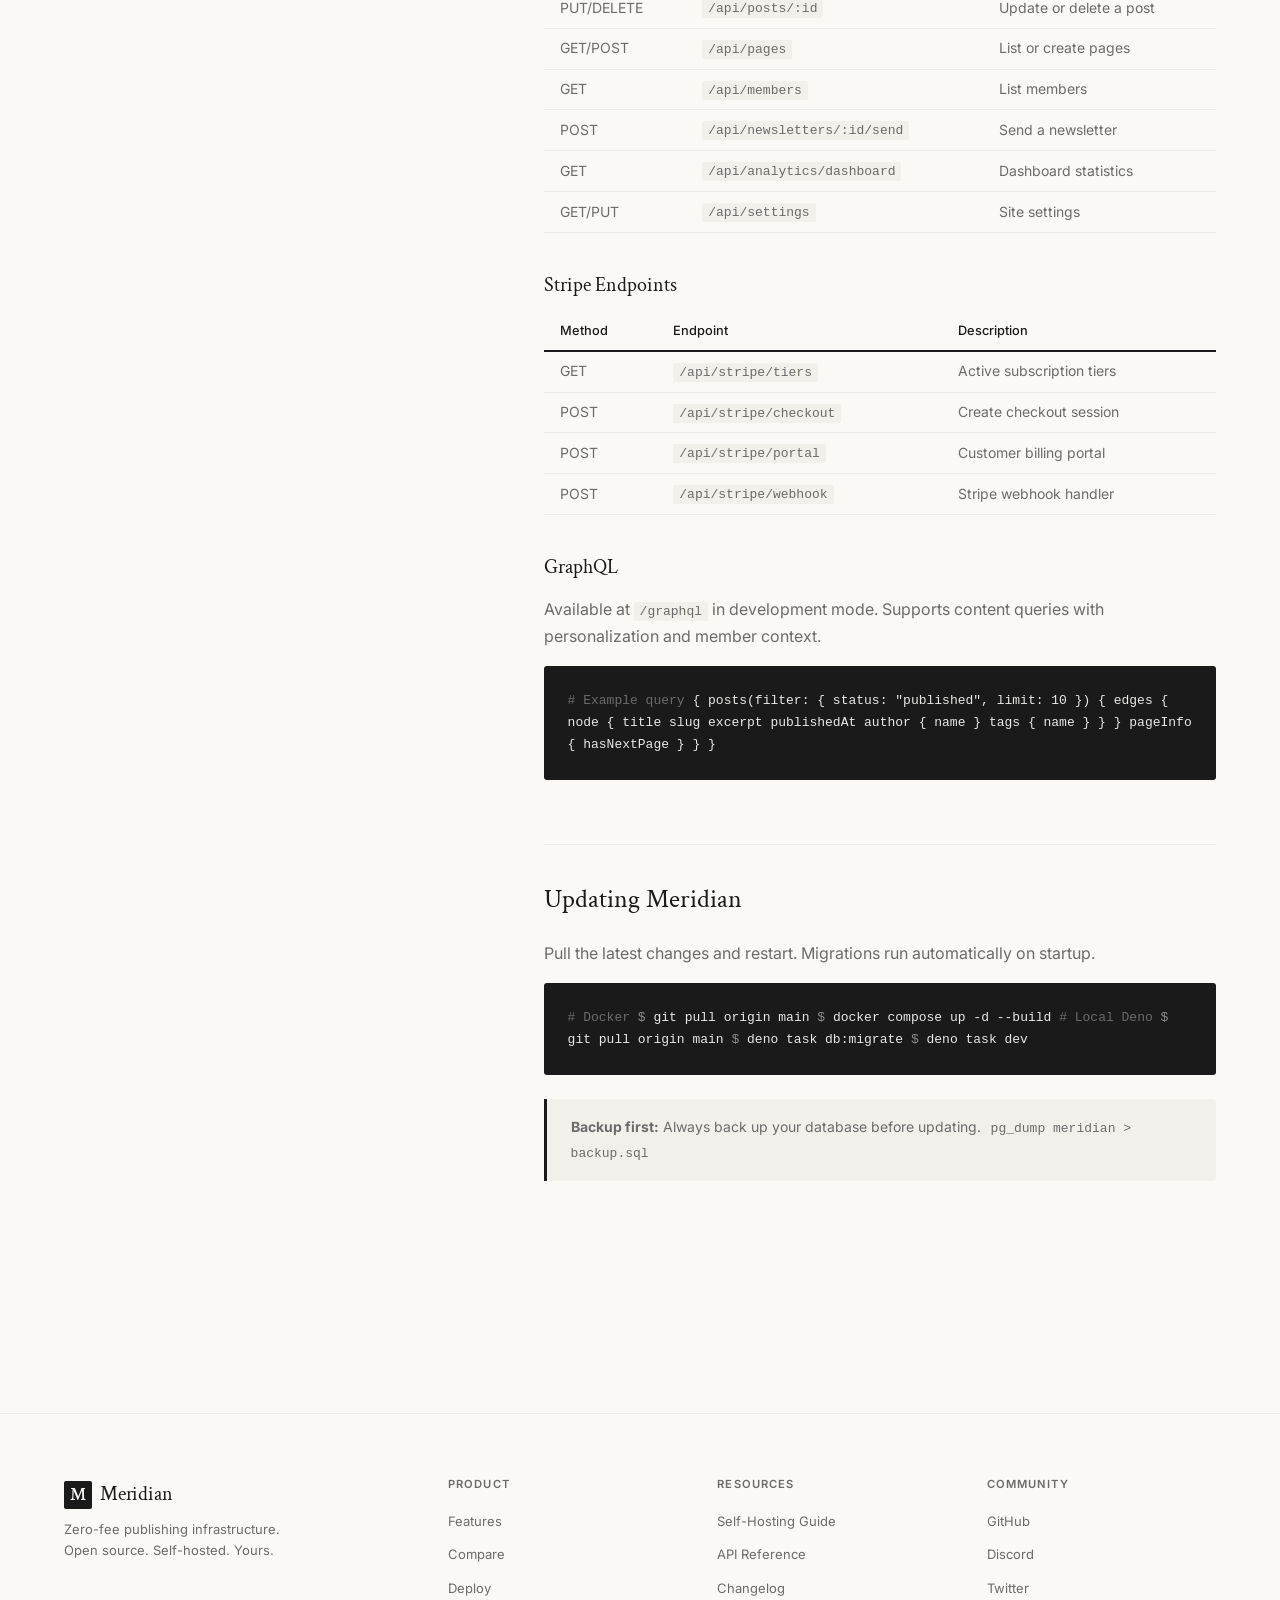
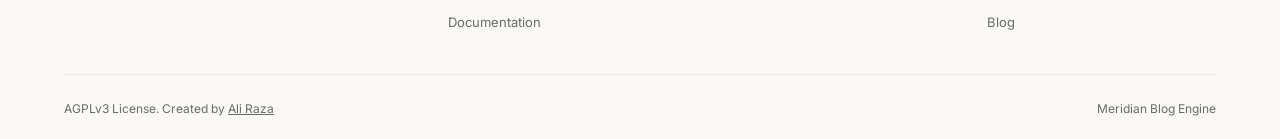
==== commit 9c8cf5cb: "Change license references from MIT to AGPLv3" ====
--- a/docs.html
+++ b/docs.html
@@ -448,7 +448,7 @@
         </div>
       </div>
       <div class="footer-bottom">
-        <span>MIT License. Created by <a href="https://aliirz.com" style="text-decoration:underline;">Ali Raza</a></span>
+        <span>AGPLv3 License. Created by <a href="https://aliirz.com" style="text-decoration:underline;">Ali Raza</a></span>
         <span>Meridian Blog Engine</span>
       </div>
     </div>
